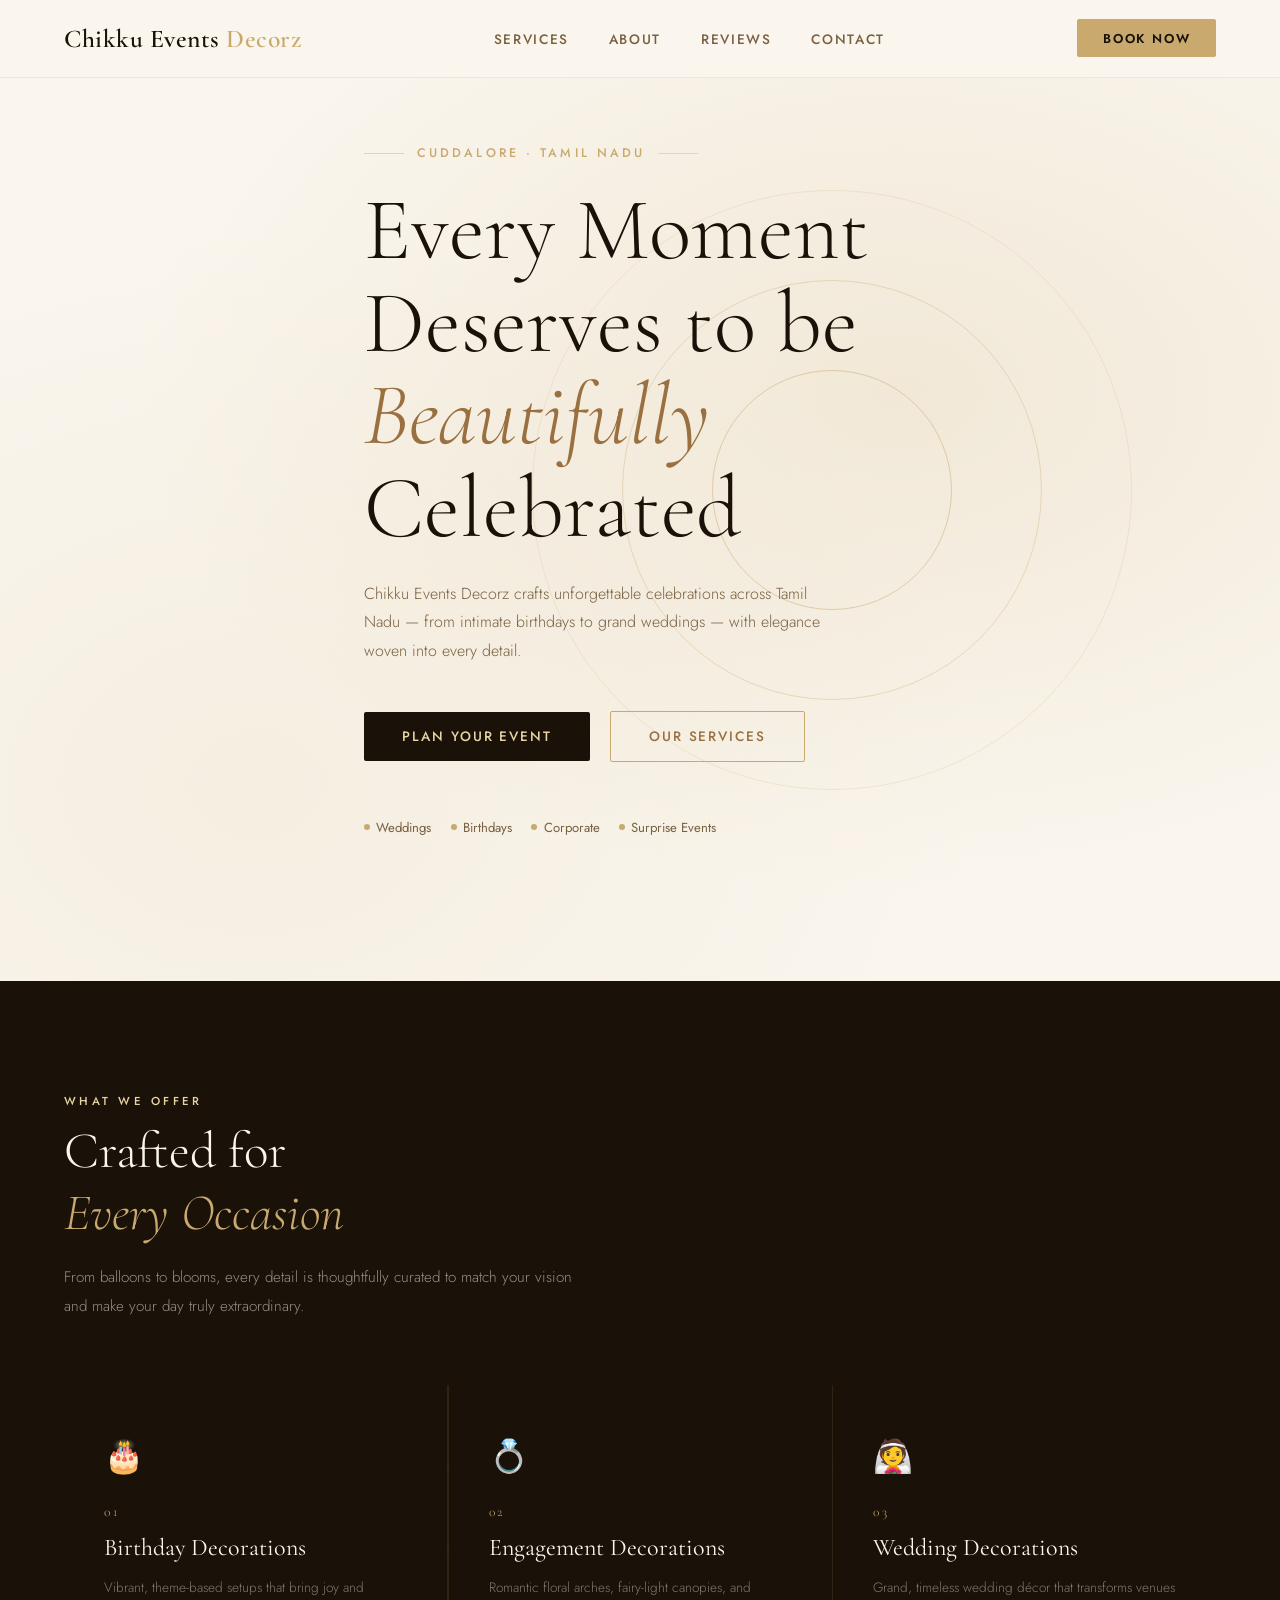
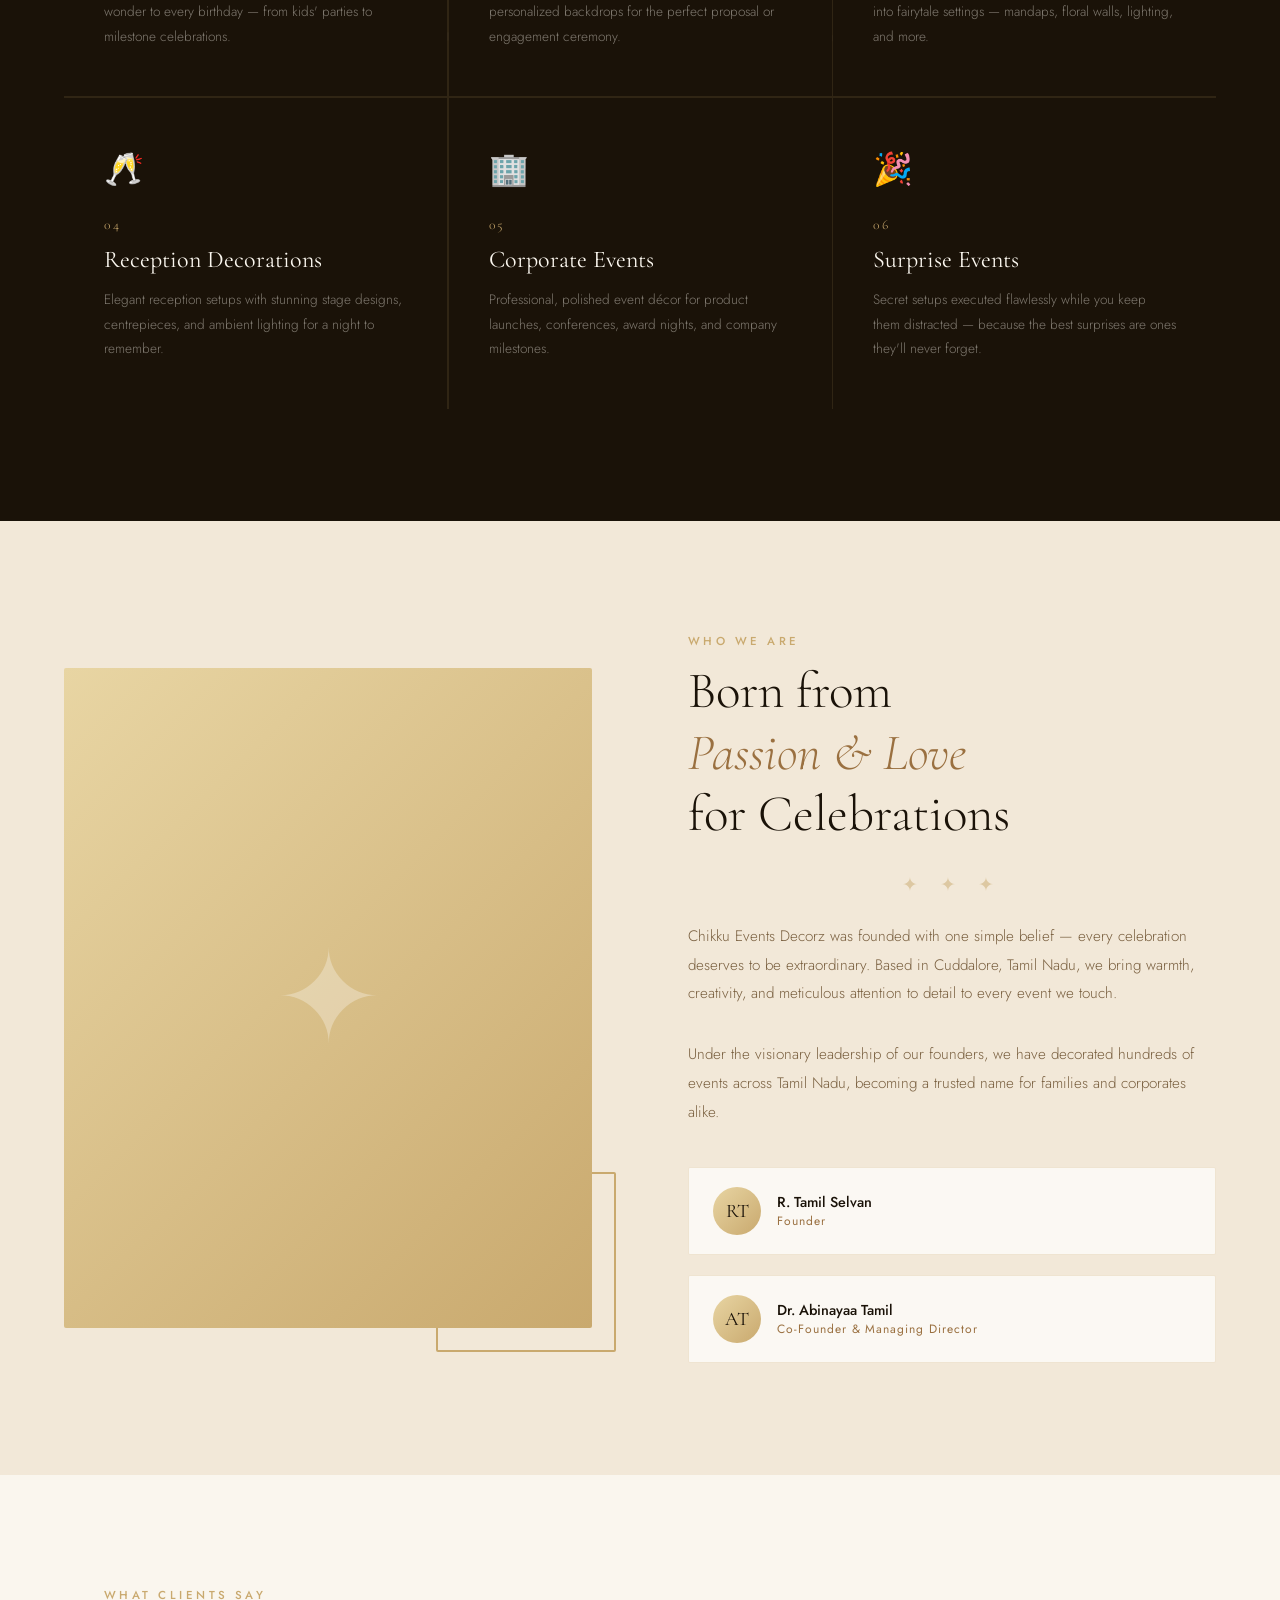
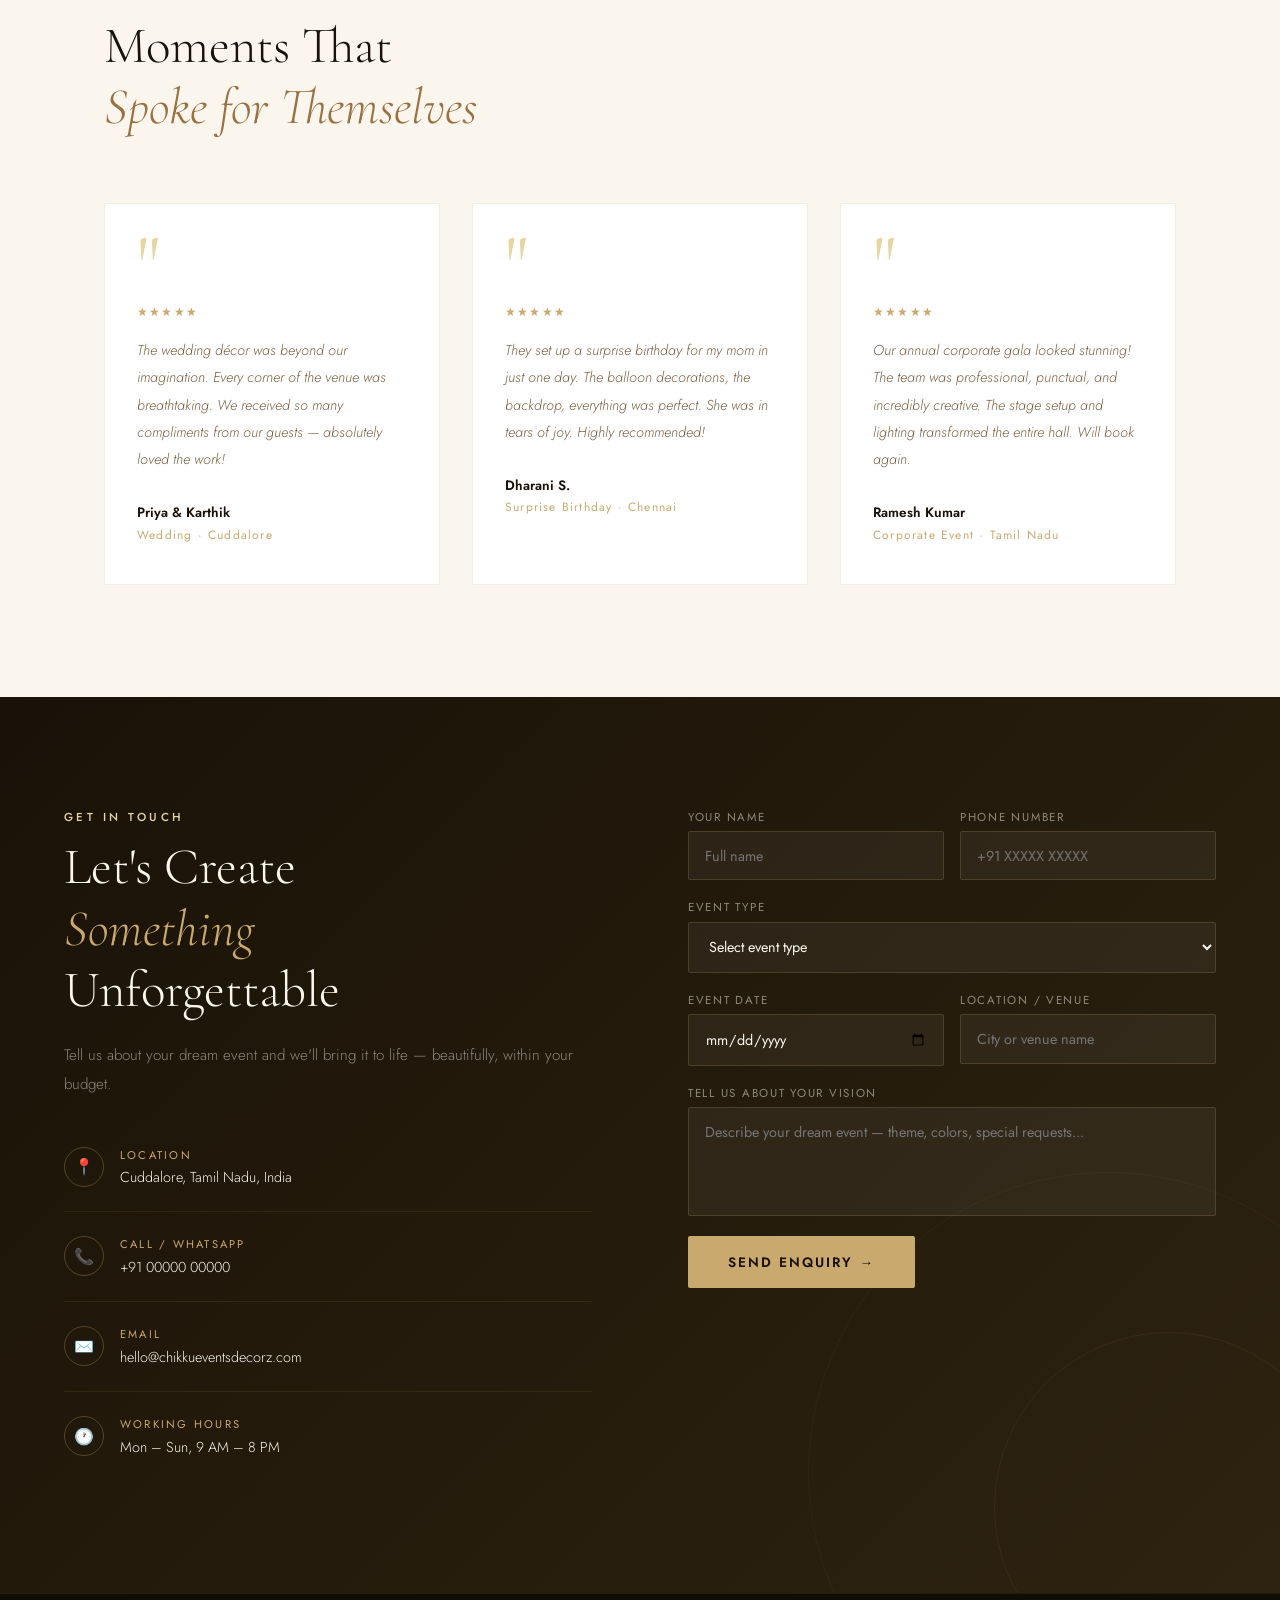
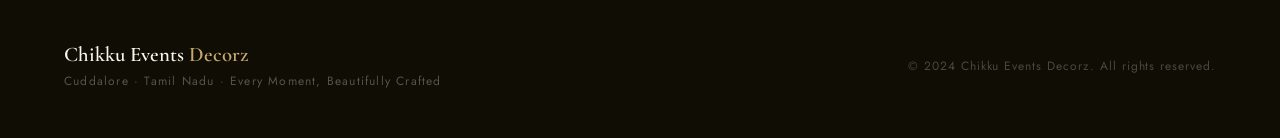
==== index.html @ 93d48f36 "Add files via upload old file have issue" ====
<!DOCTYPE html>
<html lang="en">

<head>
    <meta charset="UTF-8" />
    <meta name="viewport" content="width=device-width, initial-scale=1.0" />
    <title>Chikku Events Decorz – Cuddalore, Tamil Nadu</title>
    <link
        href="https://fonts.googleapis.com/css2?family=Cormorant+Garamond:ital,wght@0,300;0,400;0,600;1,300;1,400&family=Jost:wght@300;400;500;600&display=swap"
        rel="stylesheet" />
    <style>
        *,
        *::before,
        *::after {
            box-sizing: border-box;
            margin: 0;
            padding: 0;
        }

        :root {
            --gold: #C9A96E;
            --gold-light: #E8D5A3;
            --gold-deep: #9A7040;
            --cream: #FAF6EE;
            --dark: #1A1208;
            --charcoal: #2E2310;
            --blush: #F2E8D8;
            --text: #3D2E10;
            --text-muted: #7A6040;
        }

        html {
            scroll-behavior: smooth;
        }

        body {
            font-family: 'Jost', sans-serif;
            background: var(--cream);
            color: var(--text);
            overflow-x: hidden;
        }

        /* ── NAV ── */
        nav {
            position: fixed;
            top: 0;
            left: 0;
            width: 100%;
            z-index: 100;
            padding: 1.2rem 4rem;
            display: flex;
            justify-content: space-between;
            align-items: center;
            background: rgba(250, 246, 238, 0.92);
            backdrop-filter: blur(12px);
            border-bottom: 1px solid rgba(201, 169, 110, 0.2);
            transition: box-shadow 0.3s;
        }

        nav.scrolled {
            box-shadow: 0 4px 30px rgba(0, 0, 0, 0.08);
        }

        .nav-logo {
            font-family: 'Cormorant Garamond', serif;
            font-size: 1.6rem;
            font-weight: 600;
            letter-spacing: 0.02em;
            color: var(--dark);
        }

        .nav-logo span {
            color: var(--gold);
        }

        .nav-links {
            display: flex;
            gap: 2.5rem;
            list-style: none;
        }

        .nav-links a {
            text-decoration: none;
            color: var(--text-muted);
            font-size: 0.85rem;
            letter-spacing: 0.12em;
            text-transform: uppercase;
            font-weight: 500;
            transition: color 0.2s;
        }

        .nav-links a:hover {
            color: var(--gold-deep);
        }

        .nav-cta {
            background: var(--gold);
            color: var(--dark);
            padding: 0.6rem 1.6rem;
            border-radius: 2px;
            font-size: 0.8rem;
            letter-spacing: 0.14em;
            text-transform: uppercase;
            font-weight: 600;
            text-decoration: none;
            transition: background 0.2s, transform 0.2s;
        }

        .nav-cta:hover {
            background: var(--gold-deep);
            color: #fff;
            transform: translateY(-1px);
        }

        /* ── HERO ── */
        #hero {
            min-height: 100vh;
            display: grid;
            place-items: center;
            position: relative;
            background:
                radial-gradient(ellipse at 70% 40%, rgba(201, 169, 110, 0.18) 0%, transparent 60%),
                radial-gradient(ellipse at 20% 80%, rgba(201, 169, 110, 0.10) 0%, transparent 50%),
                var(--cream);
            overflow: hidden;
        }

        /* decorative petals / rings */
        .ring {
            position: absolute;
            border-radius: 50%;
            border: 1px solid rgba(201, 169, 110, 0.2);
            pointer-events: none;
        }

        .ring-1 {
            width: 600px;
            height: 600px;
            top: 50%;
            left: 65%;
            transform: translate(-50%, -50%);
            animation: slowSpin 40s linear infinite;
        }

        .ring-2 {
            width: 420px;
            height: 420px;
            top: 50%;
            left: 65%;
            transform: translate(-50%, -50%);
            border-color: rgba(201, 169, 110, 0.35);
            animation: slowSpin 28s linear infinite reverse;
        }

        .ring-3 {
            width: 240px;
            height: 240px;
            top: 50%;
            left: 65%;
            transform: translate(-50%, -50%);
            border-color: rgba(201, 169, 110, 0.5);
        }

        @keyframes slowSpin {
            to {
                transform: translate(-50%, -50%) rotate(360deg);
            }
        }

        .petal {
            position: absolute;
            width: 10px;
            height: 10px;
            background: var(--gold-light);
            border-radius: 50% 0;
            opacity: 0;
            animation: fall linear infinite;
        }

        @keyframes fall {
            0% {
                opacity: 0;
                transform: translateY(-20px) rotate(0deg);
            }

            10% {
                opacity: 0.6;
            }

            90% {
                opacity: 0.4;
            }

            100% {
                opacity: 0;
                transform: translateY(100vh) rotate(360deg);
            }
        }

        .hero-content {
            position: relative;
            z-index: 2;
            max-width: 680px;
            padding: 2rem 4rem;
            opacity: 0;
            animation: fadeUp 1s 0.3s forwards;
        }

        @keyframes fadeUp {
            from {
                opacity: 0;
                transform: translateY(30px);
            }

            to {
                opacity: 1;
                transform: translateY(0);
            }
        }

        .hero-eyebrow {
            font-size: 0.78rem;
            letter-spacing: 0.25em;
            text-transform: uppercase;
            color: var(--gold);
            font-weight: 500;
            margin-bottom: 1.4rem;
            display: flex;
            align-items: center;
            gap: 0.8rem;
        }

        .hero-eyebrow::before,
        .hero-eyebrow::after {
            content: '';
            display: block;
            width: 40px;
            height: 1px;
            background: var(--gold-light);
        }

        .hero-title {
            font-family: 'Cormorant Garamond', serif;
            font-size: clamp(3rem, 7vw, 5.5rem);
            line-height: 1.05;
            font-weight: 300;
            color: var(--dark);
            margin-bottom: 1.6rem;
        }

        .hero-title em {
            font-style: italic;
            color: var(--gold-deep);
        }

        .hero-sub {
            font-size: 1rem;
            line-height: 1.8;
            color: var(--text-muted);
            font-weight: 300;
            max-width: 480px;
            margin-bottom: 2.8rem;
        }

        .hero-actions {
            display: flex;
            gap: 1.2rem;
            align-items: center;
            flex-wrap: wrap;
        }

        .btn-primary {
            background: var(--dark);
            color: var(--gold-light);
            padding: 0.9rem 2.4rem;
            border-radius: 2px;
            text-decoration: none;
            font-size: 0.85rem;
            letter-spacing: 0.14em;
            text-transform: uppercase;
            font-weight: 500;
            transition: background 0.25s, transform 0.2s;
        }

        .btn-primary:hover {
            background: var(--charcoal);
            transform: translateY(-2px);
        }

        .btn-outline {
            border: 1px solid var(--gold);
            color: var(--gold-deep);
            padding: 0.9rem 2.4rem;
            border-radius: 2px;
            text-decoration: none;
            font-size: 0.85rem;
            letter-spacing: 0.14em;
            text-transform: uppercase;
            font-weight: 500;
            transition: all 0.25s;
        }

        .btn-outline:hover {
            background: var(--gold);
            color: var(--dark);
        }

        .hero-badge {
            margin-top: 3.5rem;
            display: flex;
            align-items: center;
            gap: 1.2rem;
            font-size: 0.82rem;
            color: var(--text-muted);
        }

        .hero-badge-item {
            display: flex;
            align-items: center;
            gap: 0.4rem;
        }

        .hero-badge-dot {
            width: 6px;
            height: 6px;
            border-radius: 50%;
            background: var(--gold);
        }

        /* ── SECTION COMMON ── */
        section {
            padding: 7rem 4rem;
        }

        .section-label {
            font-size: 0.72rem;
            letter-spacing: 0.3em;
            text-transform: uppercase;
            color: var(--gold);
            font-weight: 500;
            margin-bottom: 0.8rem;
        }

        .section-title {
            font-family: 'Cormorant Garamond', serif;
            font-size: clamp(2rem, 4vw, 3.2rem);
            font-weight: 300;
            line-height: 1.2;
            color: var(--dark);
            margin-bottom: 1.2rem;
        }

        .section-title em {
            font-style: italic;
            color: var(--gold-deep);
        }

        .section-desc {
            max-width: 520px;
            font-size: 0.95rem;
            line-height: 1.9;
            color: var(--text-muted);
            font-weight: 300;
        }

        /* ── SERVICES ── */
        #services {
            background: var(--dark);
            position: relative;
            overflow: hidden;
        }

        #services .section-label {
            color: var(--gold-light);
        }

        #services .section-title {
            color: var(--cream);
        }

        #services .section-title em {
            color: var(--gold);
        }

        #services .section-desc {
            color: rgba(250, 246, 238, 0.55);
        }

        .services-bg-text {
            position: absolute;
            top: 50%;
            left: 50%;
            transform: translate(-50%, -50%);
            font-family: 'Cormorant Garamond', serif;
            font-size: 22vw;
            font-weight: 700;
            color: rgba(255, 255, 255, 0.02);
            white-space: nowrap;
            pointer-events: none;
            user-select: none;
        }

        .services-header {
            max-width: 1200px;
            margin: 0 auto 4rem;
        }

        .services-grid {
            display: grid;
            grid-template-columns: repeat(3, 1fr);
            gap: 1.5px;
            max-width: 1200px;
            margin: 0 auto;
            background: rgba(201, 169, 110, 0.12);
        }

        .service-card {
            background: var(--dark);
            padding: 3rem 2.5rem;
            position: relative;
            overflow: hidden;
            transition: background 0.3s;
            cursor: default;
        }

        .service-card::before {
            content: '';
            position: absolute;
            bottom: 0;
            left: 0;
            width: 0;
            height: 2px;
            background: var(--gold);
            transition: width 0.4s;
        }

        .service-card:hover {
            background: #231908;
        }

        .service-card:hover::before {
            width: 100%;
        }

        .service-icon {
            font-size: 2rem;
            margin-bottom: 1.5rem;
            display: block;
        }

        .service-num {
            font-family: 'Cormorant Garamond', serif;
            font-size: 0.85rem;
            color: var(--gold);
            letter-spacing: 0.2em;
            margin-bottom: 0.8rem;
            font-weight: 300;
        }

        .service-name {
            font-family: 'Cormorant Garamond', serif;
            font-size: 1.5rem;
            color: var(--cream);
            font-weight: 400;
            margin-bottom: 0.8rem;
        }

        .service-desc {
            font-size: 0.85rem;
            color: rgba(250, 246, 238, 0.45);
            line-height: 1.8;
            font-weight: 300;
        }

        /* ── ABOUT / FOUNDERS ── */
        #about {
            background: var(--blush);
            display: grid;
            grid-template-columns: 1fr 1fr;
            gap: 6rem;
            align-items: center;
            max-width: 1300px;
            margin: 0 auto;
            padding: 7rem 4rem;
        }

        .about-visual {
            position: relative;
        }

        .about-frame {
            width: 100%;
            aspect-ratio: 4/5;
            background: linear-gradient(135deg, var(--gold-light) 0%, var(--gold) 100%);
            border-radius: 2px;
            display: flex;
            align-items: center;
            justify-content: center;
            position: relative;
            overflow: hidden;
        }

        .about-frame::after {
            content: '✦';
            font-size: 8rem;
            color: rgba(255, 255, 255, 0.3);
        }

        .about-accent {
            position: absolute;
            bottom: -1.5rem;
            right: -1.5rem;
            width: 180px;
            height: 180px;
            border: 2px solid var(--gold);
            border-radius: 2px;
            z-index: -1;
        }

        .founder-cards {
            display: flex;
            flex-direction: column;
            gap: 1.2rem;
            margin-top: 2rem;
        }

        .founder-card {
            background: rgba(255, 255, 255, 0.7);
            border: 1px solid rgba(201, 169, 110, 0.25);
            padding: 1.2rem 1.5rem;
            border-radius: 2px;
            display: flex;
            align-items: center;
            gap: 1rem;
        }

        .founder-avatar {
            width: 48px;
            height: 48px;
            border-radius: 50%;
            background: linear-gradient(135deg, var(--gold-light), var(--gold));
            display: flex;
            align-items: center;
            justify-content: center;
            font-family: 'Cormorant Garamond', serif;
            font-size: 1.2rem;
            color: var(--dark);
            flex-shrink: 0;
        }

        .founder-name {
            font-weight: 500;
            font-size: 0.9rem;
            color: var(--dark);
        }

        .founder-title {
            font-size: 0.75rem;
            color: var(--gold-deep);
            letter-spacing: 0.08em;
        }

        /* ── TESTIMONIALS ── */
        #testimonials {
            max-width: 1200px;
            margin: 0 auto;
        }

        .testimonials-header {
            margin-bottom: 4rem;
        }

        .testimonials-grid {
            display: grid;
            grid-template-columns: repeat(3, 1fr);
            gap: 2rem;
        }

        .testimonial-card {
            background: #fff;
            border: 1px solid rgba(201, 169, 110, 0.2);
            padding: 2.5rem 2rem;
            border-radius: 2px;
            position: relative;
            transition: box-shadow 0.3s, transform 0.3s;
        }

        .testimonial-card:hover {
            box-shadow: 0 20px 50px rgba(0, 0, 0, 0.07);
            transform: translateY(-4px);
        }

        .quote-mark {
            font-family: 'Cormorant Garamond', serif;
            font-size: 5rem;
            color: var(--gold-light);
            line-height: 0.5;
            margin-bottom: 1.2rem;
            display: block;
        }

        .testimonial-text {
            font-size: 0.9rem;
            line-height: 1.9;
            color: var(--text-muted);
            font-style: italic;
            font-weight: 300;
            margin-bottom: 1.8rem;
        }

        .testimonial-author {
            font-weight: 600;
            font-size: 0.85rem;
            color: var(--dark);
        }

        .testimonial-event {
            font-size: 0.75rem;
            color: var(--gold);
            letter-spacing: 0.1em;
            margin-top: 0.2rem;
        }

        .stars {
            color: var(--gold);
            font-size: 0.75rem;
            margin-bottom: 1rem;
            letter-spacing: 0.1em;
        }

        /* ── CONTACT / CTA ── */
        #contact {
            background: linear-gradient(135deg, var(--dark) 0%, var(--charcoal) 100%);
            position: relative;
            overflow: hidden;
        }

        .contact-inner {
            max-width: 1200px;
            margin: 0 auto;
            display: grid;
            grid-template-columns: 1fr 1fr;
            gap: 6rem;
            align-items: start;
        }

        #contact .section-label {
            color: var(--gold-light);
        }

        #contact .section-title {
            color: var(--cream);
        }

        #contact .section-title em {
            color: var(--gold);
        }

        #contact .section-desc {
            color: rgba(250, 246, 238, 0.5);
        }

        .contact-grid {
            display: flex;
            flex-direction: column;
            gap: 1.5rem;
            margin-top: 1.5rem;
        }

        .contact-item {
            display: flex;
            align-items: flex-start;
            gap: 1rem;
            padding-bottom: 1.5rem;
            border-bottom: 1px solid rgba(201, 169, 110, 0.1);
        }

        .contact-item:last-child {
            border-bottom: none;
        }

        .contact-icon {
            width: 40px;
            height: 40px;
            border-radius: 50%;
            border: 1px solid rgba(201, 169, 110, 0.3);
            display: flex;
            align-items: center;
            justify-content: center;
            font-size: 1rem;
            flex-shrink: 0;
        }

        .contact-label {
            font-size: 0.7rem;
            letter-spacing: 0.2em;
            text-transform: uppercase;
            color: var(--gold);
            margin-bottom: 0.3rem;
        }

        .contact-value {
            font-size: 0.9rem;
            color: var(--cream);
            font-weight: 300;
        }

        .contact-form {
            display: flex;
            flex-direction: column;
            gap: 1.2rem;
        }

        .form-row {
            display: grid;
            grid-template-columns: 1fr 1fr;
            gap: 1rem;
        }

        .form-field {
            display: flex;
            flex-direction: column;
            gap: 0.4rem;
        }

        .form-field label {
            font-size: 0.72rem;
            letter-spacing: 0.15em;
            text-transform: uppercase;
            color: rgba(250, 246, 238, 0.5);
        }

        .form-field input,
        .form-field select,
        .form-field textarea {
            background: rgba(255, 255, 255, 0.05);
            border: 1px solid rgba(201, 169, 110, 0.2);
            color: var(--cream);
            padding: 0.85rem 1rem;
            border-radius: 2px;
            font-family: 'Jost', sans-serif;
            font-size: 0.9rem;
            transition: border-color 0.2s, background 0.2s;
            outline: none;
            resize: none;
        }

        .form-field input:focus,
        .form-field select:focus,
        .form-field textarea:focus {
            border-color: var(--gold);
            background: rgba(255, 255, 255, 0.08);
        }

        .form-field select option {
            background: var(--dark);
        }

        .btn-submit {
            background: var(--gold);
            color: var(--dark);
            padding: 1rem 2.5rem;
            border: none;
            border-radius: 2px;
            font-family: 'Jost', sans-serif;
            font-size: 0.85rem;
            letter-spacing: 0.15em;
            text-transform: uppercase;
            font-weight: 600;
            cursor: pointer;
            transition: background 0.25s, transform 0.2s;
            align-self: flex-start;
        }

        .btn-submit:hover {
            background: var(--gold-light);
            transform: translateY(-2px);
        }

        .contact-bg-decor {
            position: absolute;
            right: -10%;
            bottom: -20%;
            width: 600px;
            height: 600px;
            border-radius: 50%;
            border: 1px solid rgba(201, 169, 110, 0.05);
        }

        .contact-bg-decor-2 {
            position: absolute;
            right: -5%;
            bottom: -10%;
            width: 350px;
            height: 350px;
            border-radius: 50%;
            border: 1px solid rgba(201, 169, 110, 0.08);
        }

        /* ── FOOTER ── */
        footer {
            background: #100D04;
            padding: 3rem 4rem;
            display: flex;
            justify-content: space-between;
            align-items: center;
            flex-wrap: wrap;
            gap: 1rem;
            border-top: 1px solid rgba(201, 169, 110, 0.1);
        }

        .footer-logo {
            font-family: 'Cormorant Garamond', serif;
            font-size: 1.3rem;
            color: var(--cream);
            font-weight: 600;
        }

        .footer-logo span {
            color: var(--gold);
        }

        .footer-tagline {
            font-size: 0.75rem;
            color: rgba(250, 246, 238, 0.3);
            margin-top: 0.3rem;
            letter-spacing: 0.1em;
        }

        .footer-copy {
            font-size: 0.75rem;
            color: rgba(250, 246, 238, 0.25);
            letter-spacing: 0.08em;
        }

        /* ── DIVIDER ORNAMENT ── */
        .ornament {
            text-align: center;
            color: var(--gold);
            font-size: 1.2rem;
            letter-spacing: 0.5rem;
            margin: 1.5rem 0;
            opacity: 0.5;
        }

        /* ── SCROLL ANIMATIONS ── */
        .reveal {
            opacity: 0;
            transform: translateY(24px);
            transition: opacity 0.7s ease, transform 0.7s ease;
        }

        .reveal.visible {
            opacity: 1;
            transform: translateY(0);
        }

        @media (max-width: 900px) {
            nav {
                padding: 1rem 1.5rem;
            }

            .nav-links {
                display: none;
            }

            section {
                padding: 5rem 1.5rem;
            }

            #about {
                grid-template-columns: 1fr;
                gap: 3rem;
            }

            .services-grid {
                grid-template-columns: 1fr;
            }

            .testimonials-grid {
                grid-template-columns: 1fr;
            }

            .contact-inner {
                grid-template-columns: 1fr;
                gap: 3rem;
            }

            .form-row {
                grid-template-columns: 1fr;
            }

            footer {
                flex-direction: column;
                text-align: center;
            }
        }
    </style>
</head>

<body>

    <!-- NAV -->
    <nav id="nav">
        <div class="nav-logo">Chikku Events <span>Decorz</span></div>
        <ul class="nav-links">
            <li><a href="#services">Services</a></li>
            <li><a href="#about">About</a></li>
            <li><a href="#testimonials">Reviews</a></li>
            <li><a href="#contact">Contact</a></li>
        </ul>
        <a href="#contact" class="nav-cta">Book Now</a>
    </nav>

    <!-- HERO -->
    <section id="hero">
        <!-- Petals -->
        <div class="petal" style="left:10%;animation-duration:8s;animation-delay:0s;width:8px;height:8px"></div>
        <div class="petal" style="left:20%;animation-duration:11s;animation-delay:2s;width:12px;height:12px"></div>
        <div class="petal" style="left:30%;animation-duration:9s;animation-delay:1s;width:6px;height:6px"></div>
        <div class="petal" style="left:75%;animation-duration:13s;animation-delay:3s;width:10px;height:10px"></div>
        <div class="petal" style="left:85%;animation-duration:7s;animation-delay:0.5s;width:7px;height:7px"></div>
        <div class="petal" style="left:55%;animation-duration:10s;animation-delay:4s;width:9px;height:9px"></div>

        <!-- Decorative rings (right side) -->
        <div class="ring ring-1"></div>
        <div class="ring ring-2"></div>
        <div class="ring ring-3"></div>

        <div class="hero-content">
            <div class="hero-eyebrow">Cuddalore · Tamil Nadu</div>
            <h1 class="hero-title">
                Every Moment<br>
                Deserves to be<br>
                <em>Beautifully</em> Celebrated
            </h1>
            <p class="hero-sub">
                Chikku Events Decorz crafts unforgettable celebrations across Tamil Nadu — from intimate birthdays to
                grand weddings — with elegance woven into every detail.
            </p>
            <div class="hero-actions">
                <a href="#contact" class="btn-primary">Plan Your Event</a>
                <a href="#services" class="btn-outline">Our Services</a>
            </div>
            <div class="hero-badge">
                <div class="hero-badge-item">
                    <div class="hero-badge-dot"></div> Weddings
                </div>
                <div class="hero-badge-item">
                    <div class="hero-badge-dot"></div> Birthdays
                </div>
                <div class="hero-badge-item">
                    <div class="hero-badge-dot"></div> Corporate
                </div>
                <div class="hero-badge-item">
                    <div class="hero-badge-dot"></div> Surprise Events
                </div>
            </div>
        </div>
    </section>

    <!-- SERVICES -->
    <section id="services">
        <div class="services-bg-text">DECOR</div>
        <div class="services-header reveal">
            <div class="section-label">What We Offer</div>
            <h2 class="section-title">Crafted for<br><em>Every Occasion</em></h2>
            <p class="section-desc">From balloons to blooms, every detail is thoughtfully curated to match your vision
                and make your day truly extraordinary.</p>
        </div>
        <div class="services-grid">
            <div class="service-card reveal">
                <span class="service-icon">🎂</span>
                <div class="service-num">01</div>
                <div class="service-name">Birthday Decorations</div>
                <p class="service-desc">Vibrant, theme-based setups that bring joy and wonder to every birthday — from
                    kids' parties to milestone celebrations.</p>
            </div>
            <div class="service-card reveal" style="transition-delay:0.1s">
                <span class="service-icon">💍</span>
                <div class="service-num">02</div>
                <div class="service-name">Engagement Decorations</div>
                <p class="service-desc">Romantic floral arches, fairy-light canopies, and personalized backdrops for the
                    perfect proposal or engagement ceremony.</p>
            </div>
            <div class="service-card reveal" style="transition-delay:0.2s">
                <span class="service-icon">👰</span>
                <div class="service-num">03</div>
                <div class="service-name">Wedding Decorations</div>
                <p class="service-desc">Grand, timeless wedding décor that transforms venues into fairytale settings —
                    mandaps, floral walls, lighting, and more.</p>
            </div>
            <div class="service-card reveal" style="transition-delay:0.1s">
                <span class="service-icon">🥂</span>
                <div class="service-num">04</div>
                <div class="service-name">Reception Decorations</div>
                <p class="service-desc">Elegant reception setups with stunning stage designs, centrepieces, and ambient
                    lighting for a night to remember.</p>
            </div>
            <div class="service-card reveal" style="transition-delay:0.2s">
                <span class="service-icon">🏢</span>
                <div class="service-num">05</div>
                <div class="service-name">Corporate Events</div>
                <p class="service-desc">Professional, polished event décor for product launches, conferences, award
                    nights, and company milestones.</p>
            </div>
            <div class="service-card reveal" style="transition-delay:0.3s">
                <span class="service-icon">🎉</span>
                <div class="service-num">06</div>
                <div class="service-name">Surprise Events</div>
                <p class="service-desc">Secret setups executed flawlessly while you keep them distracted — because the
                    best surprises are ones they'll never forget.</p>
            </div>
        </div>
    </section>

    <!-- ABOUT -->
    <section id="about"
        style="background: var(--blush); max-width: none; margin: 0; display: block; padding: 7rem 4rem;">
        <div
            style="max-width:1200px; margin: 0 auto; display: grid; grid-template-columns: 1fr 1fr; gap: 6rem; align-items: center;">
            <div class="about-visual reveal">
                <div class="about-frame"></div>
                <div class="about-accent"></div>
            </div>
            <div class="reveal" style="transition-delay:0.15s">
                <div class="section-label">Who We Are</div>
                <h2 class="section-title">Born from<br><em>Passion & Love</em><br>for Celebrations</h2>
                <div class="ornament">✦ ✦ ✦</div>
                <p class="section-desc" style="margin-bottom:2rem">
                    Chikku Events Decorz was founded with one simple belief — every celebration deserves to be
                    extraordinary. Based in Cuddalore, Tamil Nadu, we bring warmth, creativity, and meticulous attention
                    to detail to every event we touch.
                </p>
                <p class="section-desc" style="margin-bottom:2.5rem">
                    Under the visionary leadership of our founders, we have decorated hundreds of events across Tamil
                    Nadu, becoming a trusted name for families and corporates alike.
                </p>
                <div class="founder-cards">
                    <div class="founder-card">
                        <div class="founder-avatar">RT</div>
                        <div>
                            <div class="founder-name">R. Tamil Selvan</div>
                            <div class="founder-title">Founder</div>
                        </div>
                    </div>
                    <div class="founder-card">
                        <div class="founder-avatar">AT</div>
                        <div>
                            <div class="founder-name">Dr. Abinayaa Tamil</div>
                            <div class="founder-title">Co-Founder & Managing Director</div>
                        </div>
                    </div>
                </div>
            </div>
        </div>
    </section>

    <!-- TESTIMONIALS -->
    <section id="testimonials">
        <div class="testimonials-header reveal">
            <div class="section-label">What Clients Say</div>
            <h2 class="section-title">Moments That<br><em>Spoke for Themselves</em></h2>
        </div>
        <div class="testimonials-grid">
            <div class="testimonial-card reveal">
                <span class="quote-mark">"</span>
                <div class="stars">★★★★★</div>
                <p class="testimonial-text">The wedding décor was beyond our imagination. Every corner of the venue was
                    breathtaking. We received so many compliments from our guests — absolutely loved the work!</p>
                <div class="testimonial-author">Priya & Karthik</div>
                <div class="testimonial-event">Wedding · Cuddalore</div>
            </div>
            <div class="testimonial-card reveal" style="transition-delay:0.1s">
                <span class="quote-mark">"</span>
                <div class="stars">★★★★★</div>
                <p class="testimonial-text">They set up a surprise birthday for my mom in just one day. The balloon
                    decorations, the backdrop, everything was perfect. She was in tears of joy. Highly recommended!</p>
                <div class="testimonial-author">Dharani S.</div>
                <div class="testimonial-event">Surprise Birthday · Chennai</div>
            </div>
            <div class="testimonial-card reveal" style="transition-delay:0.2s">
                <span class="quote-mark">"</span>
                <div class="stars">★★★★★</div>
                <p class="testimonial-text">Our annual corporate gala looked stunning! The team was professional,
                    punctual, and incredibly creative. The stage setup and lighting transformed the entire hall. Will
                    book again.</p>
                <div class="testimonial-author">Ramesh Kumar</div>
                <div class="testimonial-event">Corporate Event · Tamil Nadu</div>
            </div>
        </div>
    </section>

    <!-- CONTACT -->
    <section id="contact">
        <div class="contact-bg-decor"></div>
        <div class="contact-bg-decor-2"></div>
        <div class="contact-inner">
            <div class="reveal">
                <div class="section-label">Get in Touch</div>
                <h2 class="section-title">Let's Create<br><em>Something</em><br>Unforgettable</h2>
                <p class="section-desc" style="margin-bottom: 3rem">Tell us about your dream event and we'll bring it to
                    life — beautifully, within your budget.</p>
                <div class="contact-grid">
                    <div class="contact-item">
                        <div class="contact-icon">📍</div>
                        <div>
                            <div class="contact-label">Location</div>
                            <div class="contact-value">Cuddalore, Tamil Nadu, India</div>
                        </div>
                    </div>
                    <div class="contact-item">
                        <div class="contact-icon">📞</div>
                        <div>
                            <div class="contact-label">Call / WhatsApp</div>
                            <div class="contact-value">+91 00000 00000</div>
                        </div>
                    </div>
                    <div class="contact-item">
                        <div class="contact-icon">✉️</div>
                        <div>
                            <div class="contact-label">Email</div>
                            <div class="contact-value">hello@chikkueventsdecorz.com</div>
                        </div>
                    </div>
                    <div class="contact-item">
                        <div class="contact-icon">🕐</div>
                        <div>
                            <div class="contact-label">Working Hours</div>
                            <div class="contact-value">Mon – Sun, 9 AM – 8 PM</div>
                        </div>
                    </div>
                </div>
            </div>
            <div class="reveal" style="transition-delay:0.15s">
                <div class="contact-form">
                    <div class="form-row">
                        <div class="form-field">
                            <label>Your Name</label>
                            <input type="text" placeholder="Full name" />
                        </div>
                        <div class="form-field">
                            <label>Phone Number</label>
                            <input type="tel" placeholder="+91 XXXXX XXXXX" />
                        </div>
                    </div>
                    <div class="form-field">
                        <label>Event Type</label>
                        <select>
                            <option value="">Select event type</option>
                            <option>Birthday Decoration</option>
                            <option>Engagement Decoration</option>
                            <option>Wedding Decoration</option>
                            <option>Reception Decoration</option>
                            <option>Corporate Event</option>
                            <option>Surprise Event</option>
                        </select>
                    </div>
                    <div class="form-row">
                        <div class="form-field">
                            <label>Event Date</label>
                            <input type="date" />
                        </div>
                        <div class="form-field">
                            <label>Location / Venue</label>
                            <input type="text" placeholder="City or venue name" />
                        </div>
                    </div>
                    <div class="form-field">
                        <label>Tell us about your vision</label>
                        <textarea rows="4"
                            placeholder="Describe your dream event — theme, colors, special requests..."></textarea>
                    </div>
                    <button class="btn-submit">Send Enquiry →</button>
                </div>
            </div>
        </div>
    </section>

    <!-- FOOTER -->
    <footer>
        <div>
            <div class="footer-logo">Chikku Events <span>Decorz</span></div>
            <div class="footer-tagline">Cuddalore · Tamil Nadu · Every Moment, Beautifully Crafted</div>
        </div>
        <div class="footer-copy">© 2024 Chikku Events Decorz. All rights reserved.</div>
    </footer>

    <script>
        // Nav scroll effect
        window.addEventListener('scroll', () => {
            document.getElementById('nav').classList.toggle('scrolled', window.scrollY > 30);
        });

        // Scroll reveal
        const reveals = document.querySelectorAll('.reveal');
        const observer = new IntersectionObserver((entries) => {
            entries.forEach(e => { if (e.isIntersecting) { e.target.classList.add('visible'); } });
        }, { threshold: 0.12 });
        reveals.forEach(el => observer.observe(el));

        // Form submit (demo)
        document.querySelector('.btn-submit').addEventListener('click', () => {
            const btn = document.querySelector('.btn-submit');
            btn.textContent = 'Message Sent! ✓';
            btn.style.background = '#4CAF50';
            btn.style.color = '#fff';
            setTimeout(() => {
                btn.textContent = 'Send Enquiry →';
                btn.style.background = '';
                btn.style.color = '';
            }, 3000);
        });
    </script>
</body>

</html>
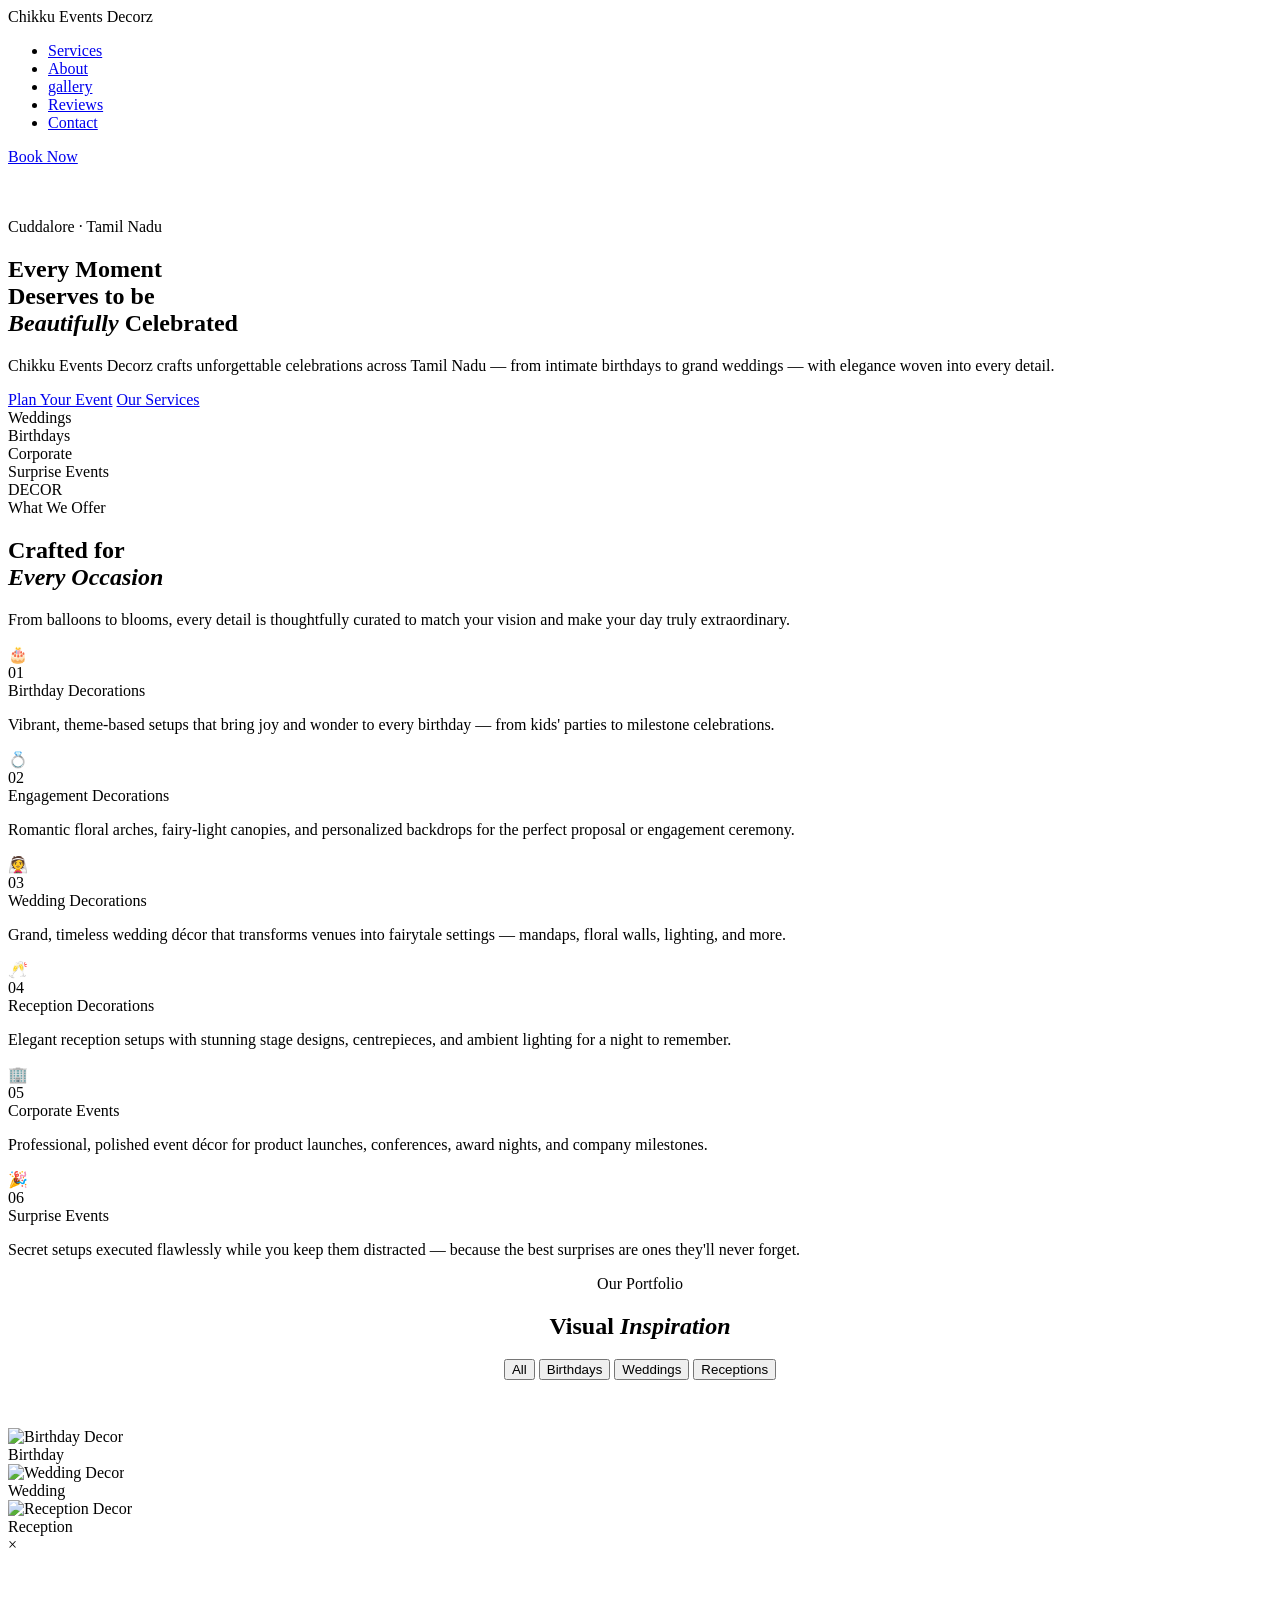
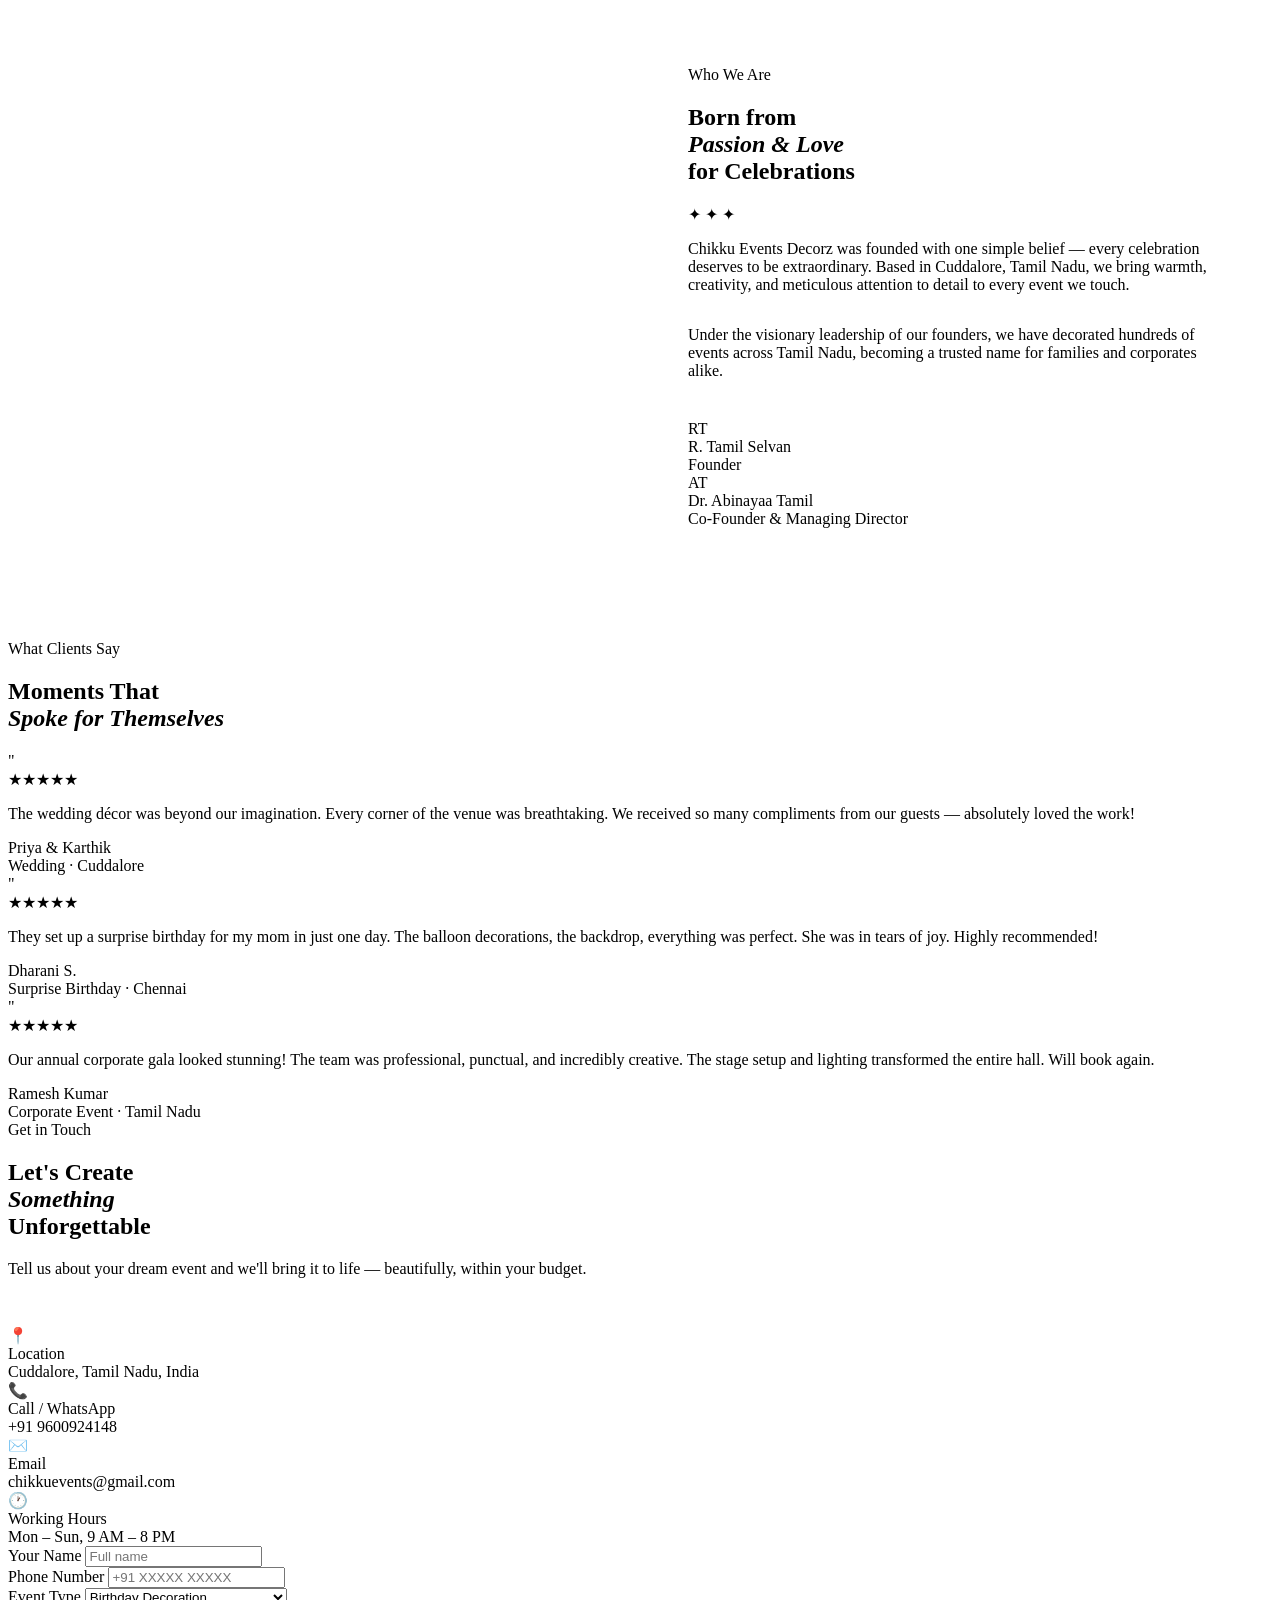
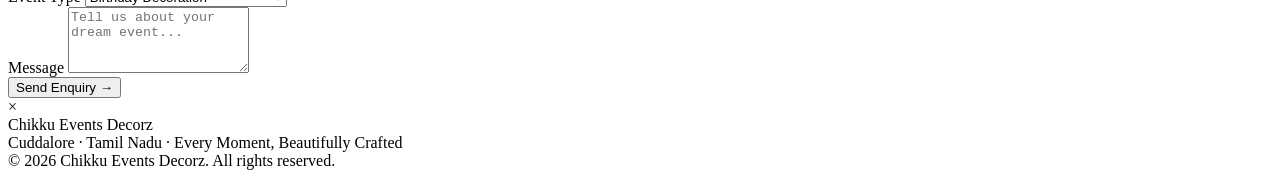
==== commit 9cbbe1f4: "Update print statement from 'Hello' to 'Goodbye'" ====
--- a/index.html
+++ b/index.html
@@ -8,894 +8,7 @@
     <link
         href="https://fonts.googleapis.com/css2?family=Cormorant+Garamond:ital,wght@0,300;0,400;0,600;1,300;1,400&family=Jost:wght@300;400;500;600&display=swap"
         rel="stylesheet" />
-    <style>
-        *,
-        *::before,
-        *::after {
-            box-sizing: border-box;
-            margin: 0;
-            padding: 0;
-        }
-
-        :root {
-            --gold: #C9A96E;
-            --gold-light: #E8D5A3;
-            --gold-deep: #9A7040;
-            --cream: #FAF6EE;
-            --dark: #1A1208;
-            --charcoal: #2E2310;
-            --blush: #F2E8D8;
-            --text: #3D2E10;
-            --text-muted: #7A6040;
-        }
-
-        html {
-            scroll-behavior: smooth;
-        }
-
-        body {
-            font-family: 'Jost', sans-serif;
-            background: var(--cream);
-            color: var(--text);
-            overflow-x: hidden;
-        }
-
-        /* ── NAV ── */
-        nav {
-            position: fixed;
-            top: 0;
-            left: 0;
-            width: 100%;
-            z-index: 100;
-            padding: 1.2rem 4rem;
-            display: flex;
-            justify-content: space-between;
-            align-items: center;
-            background: rgba(250, 246, 238, 0.92);
-            backdrop-filter: blur(12px);
-            border-bottom: 1px solid rgba(201, 169, 110, 0.2);
-            transition: box-shadow 0.3s;
-        }
-
-        nav.scrolled {
-            box-shadow: 0 4px 30px rgba(0, 0, 0, 0.08);
-        }
-
-        .nav-logo {
-            font-family: 'Cormorant Garamond', serif;
-            font-size: 1.6rem;
-            font-weight: 600;
-            letter-spacing: 0.02em;
-            color: var(--dark);
-        }
-
-        .nav-logo span {
-            color: var(--gold);
-        }
-
-        .nav-links {
-            display: flex;
-            gap: 2.5rem;
-            list-style: none;
-        }
-
-        .nav-links a {
-            text-decoration: none;
-            color: var(--text-muted);
-            font-size: 0.85rem;
-            letter-spacing: 0.12em;
-            text-transform: uppercase;
-            font-weight: 500;
-            transition: color 0.2s;
-        }
-
-        .nav-links a:hover {
-            color: var(--gold-deep);
-        }
-
-        .nav-cta {
-            background: var(--gold);
-            color: var(--dark);
-            padding: 0.6rem 1.6rem;
-            border-radius: 2px;
-            font-size: 0.8rem;
-            letter-spacing: 0.14em;
-            text-transform: uppercase;
-            font-weight: 600;
-            text-decoration: none;
-            transition: background 0.2s, transform 0.2s;
-        }
-
-        .nav-cta:hover {
-            background: var(--gold-deep);
-            color: #fff;
-            transform: translateY(-1px);
-        }
-
-        /* ── HERO ── */
-        #hero {
-            min-height: 100vh;
-            display: grid;
-            place-items: center;
-            position: relative;
-            background:
-                radial-gradient(ellipse at 70% 40%, rgba(201, 169, 110, 0.18) 0%, transparent 60%),
-                radial-gradient(ellipse at 20% 80%, rgba(201, 169, 110, 0.10) 0%, transparent 50%),
-                var(--cream);
-            overflow: hidden;
-        }
-
-        /* decorative petals / rings */
-        .ring {
-            position: absolute;
-            border-radius: 50%;
-            border: 1px solid rgba(201, 169, 110, 0.2);
-            pointer-events: none;
-        }
-
-        .ring-1 {
-            width: 600px;
-            height: 600px;
-            top: 50%;
-            left: 65%;
-            transform: translate(-50%, -50%);
-            animation: slowSpin 40s linear infinite;
-        }
-
-        .ring-2 {
-            width: 420px;
-            height: 420px;
-            top: 50%;
-            left: 65%;
-            transform: translate(-50%, -50%);
-            border-color: rgba(201, 169, 110, 0.35);
-            animation: slowSpin 28s linear infinite reverse;
-        }
-
-        .ring-3 {
-            width: 240px;
-            height: 240px;
-            top: 50%;
-            left: 65%;
-            transform: translate(-50%, -50%);
-            border-color: rgba(201, 169, 110, 0.5);
-        }
-
-        @keyframes slowSpin {
-            to {
-                transform: translate(-50%, -50%) rotate(360deg);
-            }
-        }
-
-        .petal {
-            position: absolute;
-            width: 10px;
-            height: 10px;
-            background: var(--gold-light);
-            border-radius: 50% 0;
-            opacity: 0;
-            animation: fall linear infinite;
-        }
-
-        @keyframes fall {
-            0% {
-                opacity: 0;
-                transform: translateY(-20px) rotate(0deg);
-            }
-
-            10% {
-                opacity: 0.6;
-            }
-
-            90% {
-                opacity: 0.4;
-            }
-
-            100% {
-                opacity: 0;
-                transform: translateY(100vh) rotate(360deg);
-            }
-        }
-
-        .hero-content {
-            position: relative;
-            z-index: 2;
-            max-width: 680px;
-            padding: 2rem 4rem;
-            opacity: 0;
-            animation: fadeUp 1s 0.3s forwards;
-        }
-
-        @keyframes fadeUp {
-            from {
-                opacity: 0;
-                transform: translateY(30px);
-            }
-
-            to {
-                opacity: 1;
-                transform: translateY(0);
-            }
-        }
-
-        .hero-eyebrow {
-            font-size: 0.78rem;
-            letter-spacing: 0.25em;
-            text-transform: uppercase;
-            color: var(--gold);
-            font-weight: 500;
-            margin-bottom: 1.4rem;
-            display: flex;
-            align-items: center;
-            gap: 0.8rem;
-        }
-
-        .hero-eyebrow::before,
-        .hero-eyebrow::after {
-            content: '';
-            display: block;
-            width: 40px;
-            height: 1px;
-            background: var(--gold-light);
-        }
-
-        .hero-title {
-            font-family: 'Cormorant Garamond', serif;
-            font-size: clamp(3rem, 7vw, 5.5rem);
-            line-height: 1.05;
-            font-weight: 300;
-            color: var(--dark);
-            margin-bottom: 1.6rem;
-        }
-
-        .hero-title em {
-            font-style: italic;
-            color: var(--gold-deep);
-        }
-
-        .hero-sub {
-            font-size: 1rem;
-            line-height: 1.8;
-            color: var(--text-muted);
-            font-weight: 300;
-            max-width: 480px;
-            margin-bottom: 2.8rem;
-        }
-
-        .hero-actions {
-            display: flex;
-            gap: 1.2rem;
-            align-items: center;
-            flex-wrap: wrap;
-        }
-
-        .btn-primary {
-            background: var(--dark);
-            color: var(--gold-light);
-            padding: 0.9rem 2.4rem;
-            border-radius: 2px;
-            text-decoration: none;
-            font-size: 0.85rem;
-            letter-spacing: 0.14em;
-            text-transform: uppercase;
-            font-weight: 500;
-            transition: background 0.25s, transform 0.2s;
-        }
-
-        .btn-primary:hover {
-            background: var(--charcoal);
-            transform: translateY(-2px);
-        }
-
-        .btn-outline {
-            border: 1px solid var(--gold);
-            color: var(--gold-deep);
-            padding: 0.9rem 2.4rem;
-            border-radius: 2px;
-            text-decoration: none;
-            font-size: 0.85rem;
-            letter-spacing: 0.14em;
-            text-transform: uppercase;
-            font-weight: 500;
-            transition: all 0.25s;
-        }
-
-        .btn-outline:hover {
-            background: var(--gold);
-            color: var(--dark);
-        }
-
-        .hero-badge {
-            margin-top: 3.5rem;
-            display: flex;
-            align-items: center;
-            gap: 1.2rem;
-            font-size: 0.82rem;
-            color: var(--text-muted);
-        }
-
-        .hero-badge-item {
-            display: flex;
-            align-items: center;
-            gap: 0.4rem;
-        }
-
-        .hero-badge-dot {
-            width: 6px;
-            height: 6px;
-            border-radius: 50%;
-            background: var(--gold);
-        }
-
-        /* ── SECTION COMMON ── */
-        section {
-            padding: 7rem 4rem;
-        }
-
-        .section-label {
-            font-size: 0.72rem;
-            letter-spacing: 0.3em;
-            text-transform: uppercase;
-            color: var(--gold);
-            font-weight: 500;
-            margin-bottom: 0.8rem;
-        }
-
-        .section-title {
-            font-family: 'Cormorant Garamond', serif;
-            font-size: clamp(2rem, 4vw, 3.2rem);
-            font-weight: 300;
-            line-height: 1.2;
-            color: var(--dark);
-            margin-bottom: 1.2rem;
-        }
-
-        .section-title em {
-            font-style: italic;
-            color: var(--gold-deep);
-        }
-
-        .section-desc {
-            max-width: 520px;
-            font-size: 0.95rem;
-            line-height: 1.9;
-            color: var(--text-muted);
-            font-weight: 300;
-        }
-
-        /* ── SERVICES ── */
-        #services {
-            background: var(--dark);
-            position: relative;
-            overflow: hidden;
-        }
-
-        #services .section-label {
-            color: var(--gold-light);
-        }
-
-        #services .section-title {
-            color: var(--cream);
-        }
-
-        #services .section-title em {
-            color: var(--gold);
-        }
-
-        #services .section-desc {
-            color: rgba(250, 246, 238, 0.55);
-        }
-
-        .services-bg-text {
-            position: absolute;
-            top: 50%;
-            left: 50%;
-            transform: translate(-50%, -50%);
-            font-family: 'Cormorant Garamond', serif;
-            font-size: 22vw;
-            font-weight: 700;
-            color: rgba(255, 255, 255, 0.02);
-            white-space: nowrap;
-            pointer-events: none;
-            user-select: none;
-        }
-
-        .services-header {
-            max-width: 1200px;
-            margin: 0 auto 4rem;
-        }
-
-        .services-grid {
-            display: grid;
-            grid-template-columns: repeat(3, 1fr);
-            gap: 1.5px;
-            max-width: 1200px;
-            margin: 0 auto;
-            background: rgba(201, 169, 110, 0.12);
-        }
-
-        .service-card {
-            background: var(--dark);
-            padding: 3rem 2.5rem;
-            position: relative;
-            overflow: hidden;
-            transition: background 0.3s;
-            cursor: default;
-        }
-
-        .service-card::before {
-            content: '';
-            position: absolute;
-            bottom: 0;
-            left: 0;
-            width: 0;
-            height: 2px;
-            background: var(--gold);
-            transition: width 0.4s;
-        }
-
-        .service-card:hover {
-            background: #231908;
-        }
-
-        .service-card:hover::before {
-            width: 100%;
-        }
-
-        .service-icon {
-            font-size: 2rem;
-            margin-bottom: 1.5rem;
-            display: block;
-        }
-
-        .service-num {
-            font-family: 'Cormorant Garamond', serif;
-            font-size: 0.85rem;
-            color: var(--gold);
-            letter-spacing: 0.2em;
-            margin-bottom: 0.8rem;
-            font-weight: 300;
-        }
-
-        .service-name {
-            font-family: 'Cormorant Garamond', serif;
-            font-size: 1.5rem;
-            color: var(--cream);
-            font-weight: 400;
-            margin-bottom: 0.8rem;
-        }
-
-        .service-desc {
-            font-size: 0.85rem;
-            color: rgba(250, 246, 238, 0.45);
-            line-height: 1.8;
-            font-weight: 300;
-        }
-
-        /* ── ABOUT / FOUNDERS ── */
-        #about {
-            background: var(--blush);
-            display: grid;
-            grid-template-columns: 1fr 1fr;
-            gap: 6rem;
-            align-items: center;
-            max-width: 1300px;
-            margin: 0 auto;
-            padding: 7rem 4rem;
-        }
-
-        .about-visual {
-            position: relative;
-        }
-
-        .about-frame {
-            width: 100%;
-            aspect-ratio: 4/5;
-            background: linear-gradient(135deg, var(--gold-light) 0%, var(--gold) 100%);
-            border-radius: 2px;
-            display: flex;
-            align-items: center;
-            justify-content: center;
-            position: relative;
-            overflow: hidden;
-        }
-
-        .about-frame::after {
-            content: '✦';
-            font-size: 8rem;
-            color: rgba(255, 255, 255, 0.3);
-        }
-
-        .about-accent {
-            position: absolute;
-            bottom: -1.5rem;
-            right: -1.5rem;
-            width: 180px;
-            height: 180px;
-            border: 2px solid var(--gold);
-            border-radius: 2px;
-            z-index: -1;
-        }
-
-        .founder-cards {
-            display: flex;
-            flex-direction: column;
-            gap: 1.2rem;
-            margin-top: 2rem;
-        }
-
-        .founder-card {
-            background: rgba(255, 255, 255, 0.7);
-            border: 1px solid rgba(201, 169, 110, 0.25);
-            padding: 1.2rem 1.5rem;
-            border-radius: 2px;
-            display: flex;
-            align-items: center;
-            gap: 1rem;
-        }
-
-        .founder-avatar {
-            width: 48px;
-            height: 48px;
-            border-radius: 50%;
-            background: linear-gradient(135deg, var(--gold-light), var(--gold));
-            display: flex;
-            align-items: center;
-            justify-content: center;
-            font-family: 'Cormorant Garamond', serif;
-            font-size: 1.2rem;
-            color: var(--dark);
-            flex-shrink: 0;
-        }
-
-        .founder-name {
-            font-weight: 500;
-            font-size: 0.9rem;
-            color: var(--dark);
-        }
-
-        .founder-title {
-            font-size: 0.75rem;
-            color: var(--gold-deep);
-            letter-spacing: 0.08em;
-        }
-
-        /* ── TESTIMONIALS ── */
-        #testimonials {
-            max-width: 1200px;
-            margin: 0 auto;
-        }
-
-        .testimonials-header {
-            margin-bottom: 4rem;
-        }
-
-        .testimonials-grid {
-            display: grid;
-            grid-template-columns: repeat(3, 1fr);
-            gap: 2rem;
-        }
-
-        .testimonial-card {
-            background: #fff;
-            border: 1px solid rgba(201, 169, 110, 0.2);
-            padding: 2.5rem 2rem;
-            border-radius: 2px;
-            position: relative;
-            transition: box-shadow 0.3s, transform 0.3s;
-        }
-
-        .testimonial-card:hover {
-            box-shadow: 0 20px 50px rgba(0, 0, 0, 0.07);
-            transform: translateY(-4px);
-        }
-
-        .quote-mark {
-            font-family: 'Cormorant Garamond', serif;
-            font-size: 5rem;
-            color: var(--gold-light);
-            line-height: 0.5;
-            margin-bottom: 1.2rem;
-            display: block;
-        }
-
-        .testimonial-text {
-            font-size: 0.9rem;
-            line-height: 1.9;
-            color: var(--text-muted);
-            font-style: italic;
-            font-weight: 300;
-            margin-bottom: 1.8rem;
-        }
-
-        .testimonial-author {
-            font-weight: 600;
-            font-size: 0.85rem;
-            color: var(--dark);
-        }
-
-        .testimonial-event {
-            font-size: 0.75rem;
-            color: var(--gold);
-            letter-spacing: 0.1em;
-            margin-top: 0.2rem;
-        }
-
-        .stars {
-            color: var(--gold);
-            font-size: 0.75rem;
-            margin-bottom: 1rem;
-            letter-spacing: 0.1em;
-        }
-
-        /* ── CONTACT / CTA ── */
-        #contact {
-            background: linear-gradient(135deg, var(--dark) 0%, var(--charcoal) 100%);
-            position: relative;
-            overflow: hidden;
-        }
-
-        .contact-inner {
-            max-width: 1200px;
-            margin: 0 auto;
-            display: grid;
-            grid-template-columns: 1fr 1fr;
-            gap: 6rem;
-            align-items: start;
-        }
-
-        #contact .section-label {
-            color: var(--gold-light);
-        }
-
-        #contact .section-title {
-            color: var(--cream);
-        }
-
-        #contact .section-title em {
-            color: var(--gold);
-        }
-
-        #contact .section-desc {
-            color: rgba(250, 246, 238, 0.5);
-        }
-
-        .contact-grid {
-            display: flex;
-            flex-direction: column;
-            gap: 1.5rem;
-            margin-top: 1.5rem;
-        }
-
-        .contact-item {
-            display: flex;
-            align-items: flex-start;
-            gap: 1rem;
-            padding-bottom: 1.5rem;
-            border-bottom: 1px solid rgba(201, 169, 110, 0.1);
-        }
-
-        .contact-item:last-child {
-            border-bottom: none;
-        }
-
-        .contact-icon {
-            width: 40px;
-            height: 40px;
-            border-radius: 50%;
-            border: 1px solid rgba(201, 169, 110, 0.3);
-            display: flex;
-            align-items: center;
-            justify-content: center;
-            font-size: 1rem;
-            flex-shrink: 0;
-        }
-
-        .contact-label {
-            font-size: 0.7rem;
-            letter-spacing: 0.2em;
-            text-transform: uppercase;
-            color: var(--gold);
-            margin-bottom: 0.3rem;
-        }
-
-        .contact-value {
-            font-size: 0.9rem;
-            color: var(--cream);
-            font-weight: 300;
-        }
-
-        .contact-form {
-            display: flex;
-            flex-direction: column;
-            gap: 1.2rem;
-        }
-
-        .form-row {
-            display: grid;
-            grid-template-columns: 1fr 1fr;
-            gap: 1rem;
-        }
-
-        .form-field {
-            display: flex;
-            flex-direction: column;
-            gap: 0.4rem;
-        }
-
-        .form-field label {
-            font-size: 0.72rem;
-            letter-spacing: 0.15em;
-            text-transform: uppercase;
-            color: rgba(250, 246, 238, 0.5);
-        }
-
-        .form-field input,
-        .form-field select,
-        .form-field textarea {
-            background: rgba(255, 255, 255, 0.05);
-            border: 1px solid rgba(201, 169, 110, 0.2);
-            color: var(--cream);
-            padding: 0.85rem 1rem;
-            border-radius: 2px;
-            font-family: 'Jost', sans-serif;
-            font-size: 0.9rem;
-            transition: border-color 0.2s, background 0.2s;
-            outline: none;
-            resize: none;
-        }
-
-        .form-field input:focus,
-        .form-field select:focus,
-        .form-field textarea:focus {
-            border-color: var(--gold);
-            background: rgba(255, 255, 255, 0.08);
-        }
-
-        .form-field select option {
-            background: var(--dark);
-        }
-
-        .btn-submit {
-            background: var(--gold);
-            color: var(--dark);
-            padding: 1rem 2.5rem;
-            border: none;
-            border-radius: 2px;
-            font-family: 'Jost', sans-serif;
-            font-size: 0.85rem;
-            letter-spacing: 0.15em;
-            text-transform: uppercase;
-            font-weight: 600;
-            cursor: pointer;
-            transition: background 0.25s, transform 0.2s;
-            align-self: flex-start;
-        }
-
-        .btn-submit:hover {
-            background: var(--gold-light);
-            transform: translateY(-2px);
-        }
-
-        .contact-bg-decor {
-            position: absolute;
-            right: -10%;
-            bottom: -20%;
-            width: 600px;
-            height: 600px;
-            border-radius: 50%;
-            border: 1px solid rgba(201, 169, 110, 0.05);
-        }
-
-        .contact-bg-decor-2 {
-            position: absolute;
-            right: -5%;
-            bottom: -10%;
-            width: 350px;
-            height: 350px;
-            border-radius: 50%;
-            border: 1px solid rgba(201, 169, 110, 0.08);
-        }
-
-        /* ── FOOTER ── */
-        footer {
-            background: #100D04;
-            padding: 3rem 4rem;
-            display: flex;
-            justify-content: space-between;
-            align-items: center;
-            flex-wrap: wrap;
-            gap: 1rem;
-            border-top: 1px solid rgba(201, 169, 110, 0.1);
-        }
-
-        .footer-logo {
-            font-family: 'Cormorant Garamond', serif;
-            font-size: 1.3rem;
-            color: var(--cream);
-            font-weight: 600;
-        }
-
-        .footer-logo span {
-            color: var(--gold);
-        }
-
-        .footer-tagline {
-            font-size: 0.75rem;
-            color: rgba(250, 246, 238, 0.3);
-            margin-top: 0.3rem;
-            letter-spacing: 0.1em;
-        }
-
-        .footer-copy {
-            font-size: 0.75rem;
-            color: rgba(250, 246, 238, 0.25);
-            letter-spacing: 0.08em;
-        }
-
-        /* ── DIVIDER ORNAMENT ── */
-        .ornament {
-            text-align: center;
-            color: var(--gold);
-            font-size: 1.2rem;
-            letter-spacing: 0.5rem;
-            margin: 1.5rem 0;
-            opacity: 0.5;
-        }
-
-        /* ── SCROLL ANIMATIONS ── */
-        .reveal {
-            opacity: 0;
-            transform: translateY(24px);
-            transition: opacity 0.7s ease, transform 0.7s ease;
-        }
-
-        .reveal.visible {
-            opacity: 1;
-            transform: translateY(0);
-        }
-
-        @media (max-width: 900px) {
-            nav {
-                padding: 1rem 1.5rem;
-            }
-
-            .nav-links {
-                display: none;
-            }
-
-            section {
-                padding: 5rem 1.5rem;
-            }
-
-            #about {
-                grid-template-columns: 1fr;
-                gap: 3rem;
-            }
-
-            .services-grid {
-                grid-template-columns: 1fr;
-            }
-
-            .testimonials-grid {
-                grid-template-columns: 1fr;
-            }
-
-            .contact-inner {
-                grid-template-columns: 1fr;
-                gap: 3rem;
-            }
-
-            .form-row {
-                grid-template-columns: 1fr;
-            }
-
-            footer {
-                flex-direction: column;
-                text-align: center;
-            }
-        }
-    </style>
+    <link rel="stylesheet" href="assets/Style.css">
 </head>
 
 <body>
@@ -906,6 +19,7 @@
         <ul class="nav-links">
             <li><a href="#services">Services</a></li>
             <li><a href="#about">About</a></li>
+            <li><a href="#gallery">gallery</a></li>
             <li><a href="#testimonials">Reviews</a></li>
             <li><a href="#contact">Contact</a></li>
         </ul>
@@ -1013,7 +127,42 @@
             </div>
         </div>
     </section>
-
+    <section id="gallery">
+        <div class="reveal" style="text-align: center; margin-bottom: 3rem;">
+            <div class="section-label">Our Portfolio</div>
+            <h2 class="section-title">Visual <em>Inspiration</em></h2>
+
+            <div class="filter-controls">
+                <button class="filter-btn active" data-filter="all">All</button>
+                <button class="filter-btn" data-filter="birthday">Birthdays</button>
+                <button class="filter-btn" data-filter="wedding">Weddings</button>
+                <button class="filter-btn" data-filter="reception">Receptions</button>
+            </div>
+        </div>
+
+        <div class="gallery-grid">
+            <div class="gallery-item" data-category="birthday">
+                <img src="images/birthday-1.jpg" alt="Birthday Decor" onclick="openLightbox(this.src)">
+                <div class="item-category">Birthday</div>
+            </div>
+
+            <div class="gallery-item" data-category="wedding">
+                <img src="images/wedding-1.jpg" alt="Wedding Decor" onclick="openLightbox(this.src)">
+                <div class="item-category">Wedding</div>
+            </div>
+
+            <div class="gallery-item" data-category="reception">
+                <img src="images/reception-1.jpg" alt="Reception Decor" onclick="openLightbox(this.src)">
+                <div class="item-category">Reception</div>
+            </div>
+
+        </div>
+    </section>
+
+    <div id="lightbox" onclick="closeLightbox()">
+        <span class="close-lightbox">&times;</span>
+        <img id="lightbox-img" src="">
+    </div>
     <!-- ABOUT -->
     <section id="about"
         style="background: var(--blush); max-width: none; margin: 0; display: block; padding: 7rem 4rem;">
@@ -1113,14 +262,14 @@
                         <div class="contact-icon">📞</div>
                         <div>
                             <div class="contact-label">Call / WhatsApp</div>
-                            <div class="contact-value">+91 00000 00000</div>
+                            <div class="contact-value">+91 9600924148</div>
                         </div>
                     </div>
                     <div class="contact-item">
                         <div class="contact-icon">✉️</div>
                         <div>
                             <div class="contact-label">Email</div>
-                            <div class="contact-value">hello@chikkueventsdecorz.com</div>
+                            <div class="contact-value">chikkuevents@gmail.com</div>
                         </div>
                     </div>
                     <div class="contact-item">
@@ -1134,56 +283,54 @@
             </div>
             <div class="reveal" style="transition-delay:0.15s">
                 <div class="contact-form">
-                    <div class="form-row">
+                    <form action="https://formspree.io/f/chikkuevents@gmail.com" method="POST" class="contact-form">
+                        <div class="form-row">
+                            <div class="form-field">
+                                <label>Your Name</label>
+                                <input type="text" name="name" required placeholder="Full name" />
+                            </div>
+                            <div class="form-field">
+                                <label>Phone Number</label>
+                                <input type="tel" name="phone" required placeholder="+91 XXXXX XXXXX" />
+                            </div>
+                        </div>
                         <div class="form-field">
-                            <label>Your Name</label>
-                            <input type="text" placeholder="Full name" />
+                            <label>Event Type</label>
+                            <select name="event_type">
+                                <option>Birthday Decoration</option>
+                                <option>Wedding Decoration</option>
+                                <option>Reception Decoration</option>
+                                <option>Corporate Event</option>
+                                <option>Surprise Event</option>
+                                <option>Engagement Decoration</option>
+                                <option>Anniversary Decoration</option>
+                                <option>Baby Shower Decoration</option>
+                                <option>Naming Ceremony Decoration</option>
+                                <option>Festival Decoration</option>
+                                <option>Other</option>
+                            </select>
                         </div>
                         <div class="form-field">
-                            <label>Phone Number</label>
-                            <input type="tel" placeholder="+91 XXXXX XXXXX" />
-                        </div>
-                    </div>
-                    <div class="form-field">
-                        <label>Event Type</label>
-                        <select>
-                            <option value="">Select event type</option>
-                            <option>Birthday Decoration</option>
-                            <option>Engagement Decoration</option>
-                            <option>Wedding Decoration</option>
-                            <option>Reception Decoration</option>
-                            <option>Corporate Event</option>
-                            <option>Surprise Event</option>
-                        </select>
-                    </div>
-                    <div class="form-row">
-                        <div class="form-field">
-                            <label>Event Date</label>
-                            <input type="date" />
-                        </div>
-                        <div class="form-field">
-                            <label>Location / Venue</label>
-                            <input type="text" placeholder="City or venue name" />
-                        </div>
-                    </div>
-                    <div class="form-field">
-                        <label>Tell us about your vision</label>
-                        <textarea rows="4"
-                            placeholder="Describe your dream event — theme, colors, special requests..."></textarea>
-                    </div>
-                    <button class="btn-submit">Send Enquiry →</button>
-                </div>
-            </div>
-        </div>
-    </section>
-
+                            <label>Message</label>
+                            <textarea name="message" rows="4"
+                                placeholder="Tell us about your dream event..."></textarea>
+                        </div>
+                        <button type="submit" class="btn-submit">Send Enquiry →</button>
+                    </form>
+                </div>
+            </div>
+    </section>
+    <div id="lightbox" onclick="closeLightbox()">
+        <span class="close">&times;</span>
+        <img id="lightbox-img" src="">
+    </div>
     <!-- FOOTER -->
     <footer>
         <div>
             <div class="footer-logo">Chikku Events <span>Decorz</span></div>
             <div class="footer-tagline">Cuddalore · Tamil Nadu · Every Moment, Beautifully Crafted</div>
         </div>
-        <div class="footer-copy">© 2024 Chikku Events Decorz. All rights reserved.</div>
+        <div class="footer-copy">© 2026 Chikku Events Decorz. All rights reserved.</div>
     </footer>
 
     <script>
@@ -1191,13 +338,14 @@
         window.addEventListener('scroll', () => {
             document.getElementById('nav').classList.toggle('scrolled', window.scrollY > 30);
         });
-
-        // Scroll reveal
-        const reveals = document.querySelectorAll('.reveal');
-        const observer = new IntersectionObserver((entries) => {
-            entries.forEach(e => { if (e.isIntersecting) { e.target.classList.add('visible'); } });
-        }, { threshold: 0.12 });
-        reveals.forEach(el => observer.observe(el));
+        // Gallery Lightbox Functions
+        function openLightbox(src) {
+            document.getElementById('lightbox-img').src = src;
+            document.getElementById('lightbox').style.display = 'flex';
+        }
+        function closeLightbox() {
+            document.getElementById('lightbox').style.display = 'none';
+        }
 
         // Form submit (demo)
         document.querySelector('.btn-submit').addEventListener('click', () => {
@@ -1211,7 +359,45 @@
                 btn.style.color = '';
             }, 3000);
         });
+        // Scroll reveal
+        const reveals = document.querySelectorAll('.reveal');
+        const observer = new IntersectionObserver((entries) => {
+            entries.forEach(e => { if (e.isIntersecting) { e.target.classList.add('visible'); } });
+        }, { threshold: 0.1 });
+        reveals.forEach(el => observer.observe(el));
+
+        // Filter Logic
+        const filterBtns = document.querySelectorAll('.filter-btn');
+        const galleryItems = document.querySelectorAll('.gallery-item');
+
+        filterBtns.forEach(btn => {
+            btn.addEventListener('click', () => {
+                // Active button state
+                filterBtns.forEach(b => b.classList.remove('active'));
+                btn.classList.add('active');
+
+                const filter = btn.getAttribute('data-filter');
+
+                galleryItems.forEach(item => {
+                    if (filter === 'all' || item.getAttribute('data-category') === filter) {
+                        item.style.display = 'block';
+                    } else {
+                        item.style.display = 'none';
+                    }
+                });
+            });
+        });
+
+        // Lightbox Logic
+        function openLightbox(src) {
+            document.getElementById('lightbox-img').src = src;
+            document.getElementById('lightbox').style.display = 'flex';
+        }
+
+        function closeLightbox() {
+            document.getElementById('lightbox').style.display = 'none';
+        }
     </script>
 </body>
 
-</html>+</html>
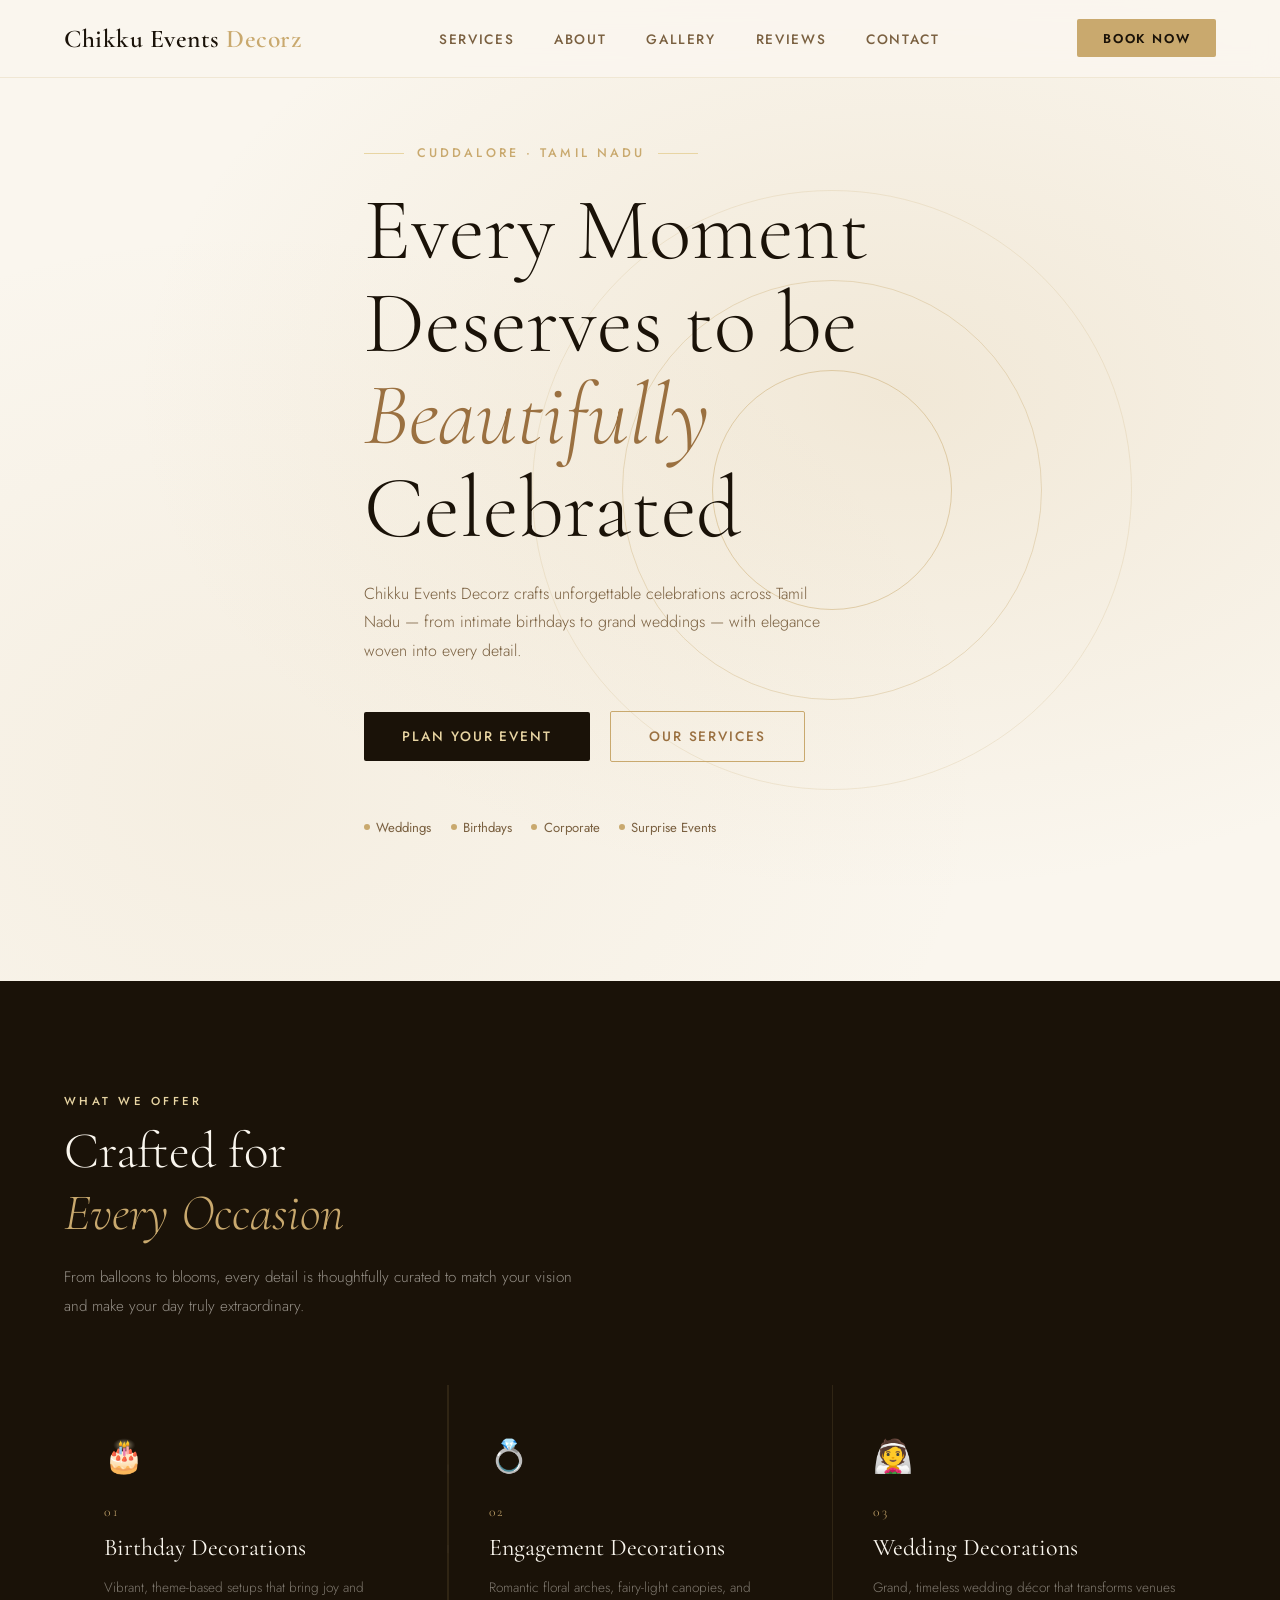
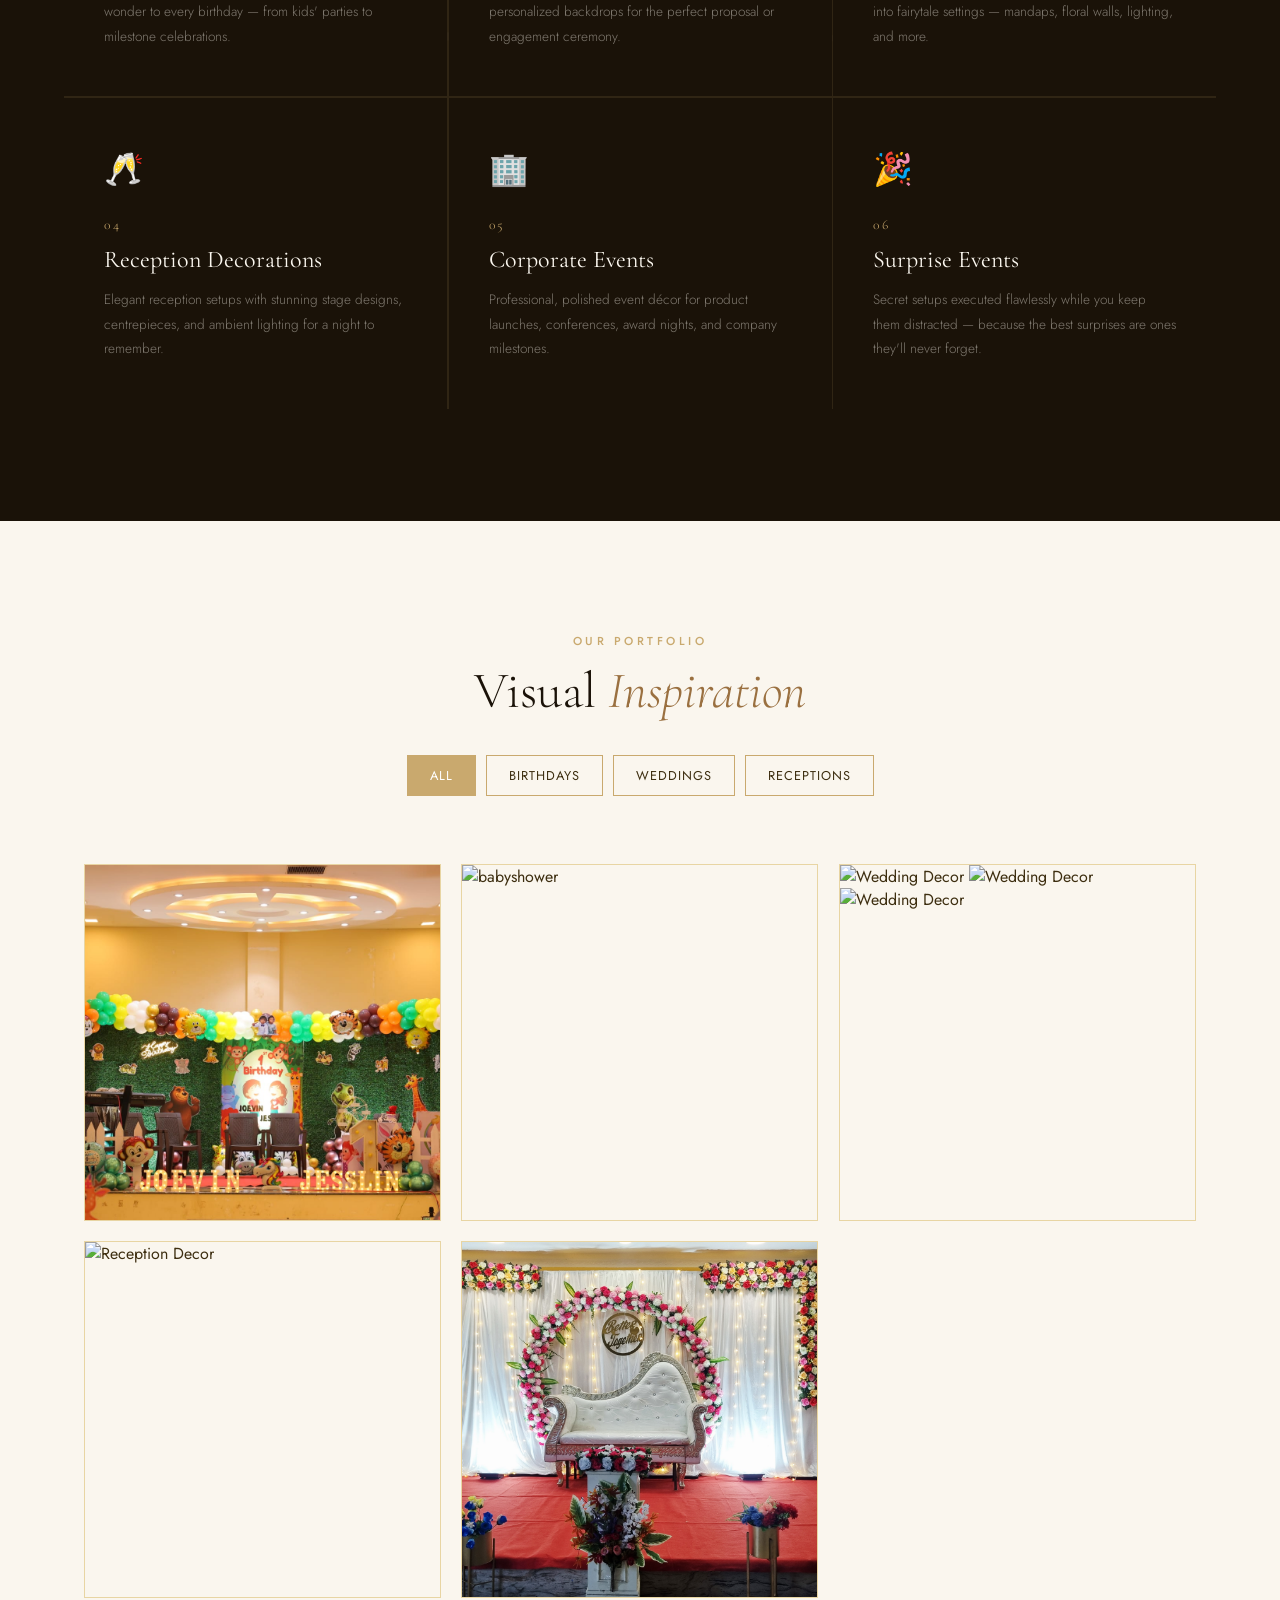
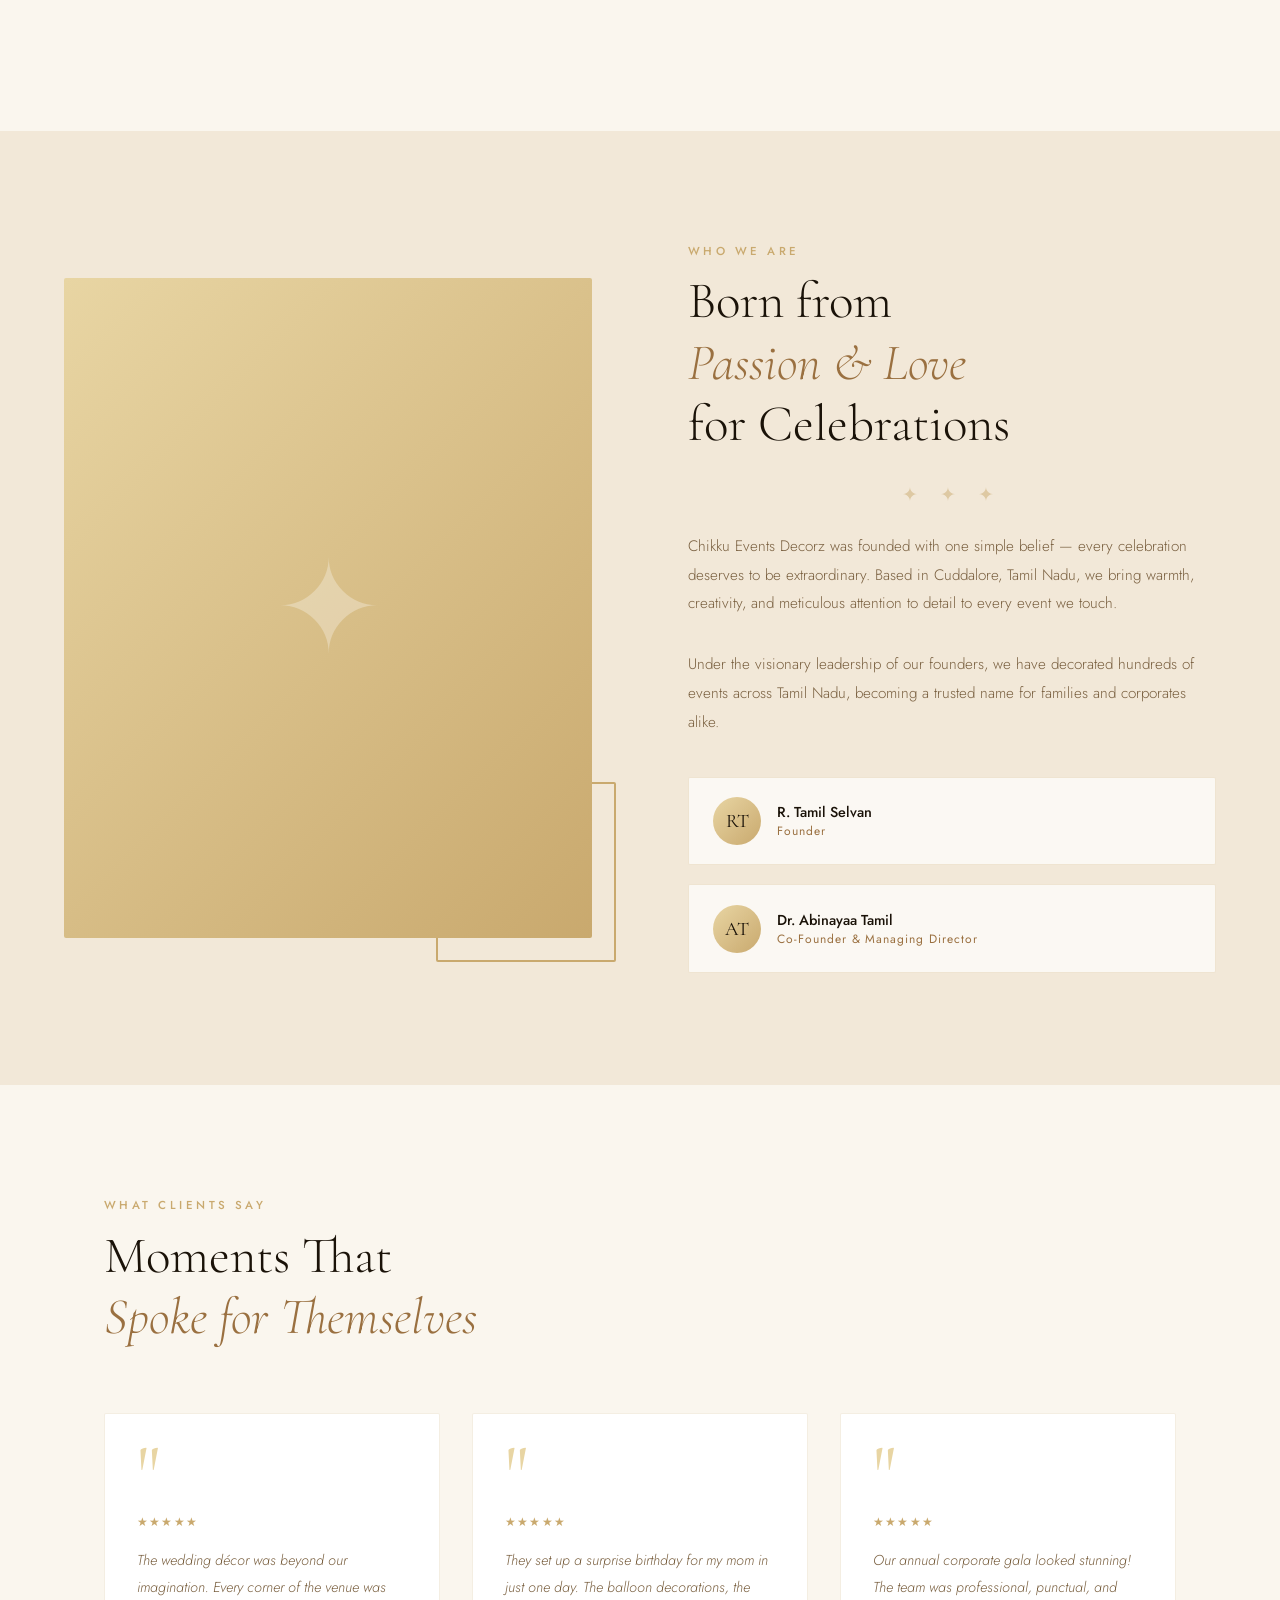
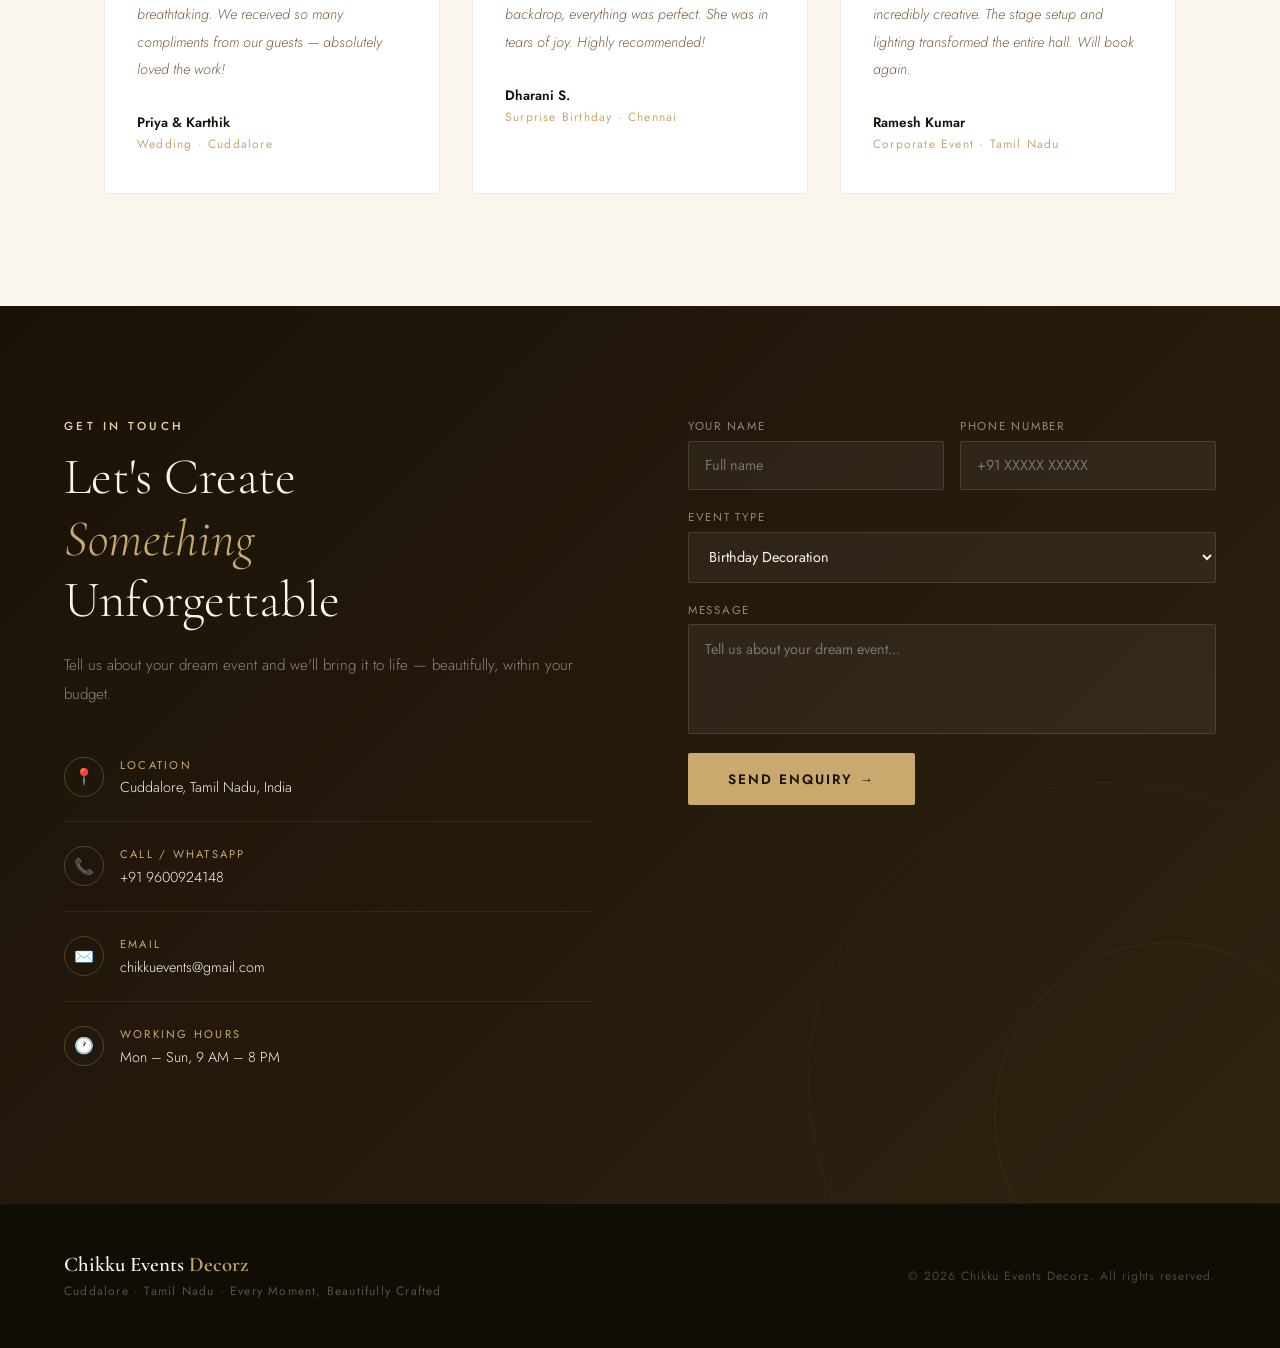
==== commit 6aa74b9a: "Update index.html" ====
--- a/index.html
+++ b/index.html
@@ -142,17 +142,27 @@
 
         <div class="gallery-grid">
             <div class="gallery-item" data-category="birthday">
-                <img src="images/birthday-1.jpg" alt="Birthday Decor" onclick="openLightbox(this.src)">
+                <img src="Images/Birthday- (4).jpg" alt="Birthday Decor" onclick="openLightbox(this.src)">
                 <div class="item-category">Birthday</div>
             </div>
-
+             <div class="gallery-item" data-category="babyshower">
+                <img src="Images/BabyShower-01.jpg" alt="babyshower" onclick="openLightbox(this.src)">
+                <div class="item-category">Birthday</div>
+            </div>
             <div class="gallery-item" data-category="wedding">
-                <img src="images/wedding-1.jpg" alt="Wedding Decor" onclick="openLightbox(this.src)">
+                <img src="Images/Wedding Reception- (4).jpg" alt="Wedding Decor" onclick="openLightbox(this.src)">
+                <img src="Images/Wedding Reception- (1).jpg" alt="Wedding Decor" onclick="openLightbox(this.src)">
+                <img src="Images/WeddingReception- (4).jpg" alt="Wedding Decor" onclick="openLightbox(this.src)">
                 <div class="item-category">Wedding</div>
             </div>
 
             <div class="gallery-item" data-category="reception">
-                <img src="images/reception-1.jpg" alt="Reception Decor" onclick="openLightbox(this.src)">
+                <img src="Images/Reception-01.jpg" alt="Reception Decor" onclick="openLightbox(this.src)">
+                <div class="item-category">Reception</div>
+            </div>
+            <div class="gallery-item" data-category="Engagement">
+                <img src="Images/Engagement 01.jpg" alt="Engagement Decor" onclick="openLightbox(this.src)">
+                <img src="Images/Engagement 02.jpg" alt="Engagement Decor" onclick="openLightbox(this.src)">
                 <div class="item-category">Reception</div>
             </div>
 
--- a/assets/Style.css
+++ b/assets/Style.css
@@ -0,0 +1,1382 @@
+*,
+*::before,
+*::after {
+    box-sizing: border-box;
+    margin: 0;
+    padding: 0;
+}
+
+:root {
+    --gold: #C9A96E;
+    --gold-light: #E8D5A3;
+    --gold-deep: #9A7040;
+    --cream: #FAF6EE;
+    --dark: #1A1208;
+    --charcoal: #2E2310;
+    --blush: #F2E8D8;
+    --text: #3D2E10;
+    --text-muted: #7A6040;
+}
+
+html {
+    scroll-behavior: smooth;
+}
+
+body {
+    font-family: 'Jost', sans-serif;
+    background: var(--cream);
+    color: var(--text);
+    overflow-x: hidden;
+}
+
+/* ── NAV ── */
+nav {
+    position: fixed;
+    top: 0;
+    left: 0;
+    width: 100%;
+    z-index: 100;
+    padding: 1.2rem 4rem;
+    display: flex;
+    justify-content: space-between;
+    align-items: center;
+    background: rgba(250, 246, 238, 0.92);
+    backdrop-filter: blur(12px);
+    border-bottom: 1px solid rgba(201, 169, 110, 0.2);
+    transition: box-shadow 0.3s;
+}
+
+nav.scrolled {
+    box-shadow: 0 4px 30px rgba(0, 0, 0, 0.08);
+}
+
+.nav-logo {
+    font-family: 'Cormorant Garamond', serif;
+    font-size: 1.6rem;
+    font-weight: 600;
+    letter-spacing: 0.02em;
+    color: var(--dark);
+}
+
+.nav-logo span {
+    color: var(--gold);
+}
+
+.nav-links {
+    display: flex;
+    gap: 2.5rem;
+    list-style: none;
+}
+
+.nav-links a {
+    text-decoration: none;
+    color: var(--text-muted);
+    font-size: 0.85rem;
+    letter-spacing: 0.12em;
+    text-transform: uppercase;
+    font-weight: 500;
+    transition: color 0.2s;
+}
+
+.nav-links a:hover {
+    color: var(--gold-deep);
+}
+
+.nav-cta {
+    background: var(--gold);
+    color: var(--dark);
+    padding: 0.6rem 1.6rem;
+    border-radius: 2px;
+    font-size: 0.8rem;
+    letter-spacing: 0.14em;
+    text-transform: uppercase;
+    font-weight: 600;
+    text-decoration: none;
+    transition: background 0.2s, transform 0.2s;
+}
+
+.nav-cta:hover {
+    background: var(--gold-deep);
+    color: #fff;
+    transform: translateY(-1px);
+}
+
+/* ── HERO ── */
+#hero {
+    min-height: 100vh;
+    display: grid;
+    place-items: center;
+    position: relative;
+    background:
+        radial-gradient(ellipse at 70% 40%, rgba(201, 169, 110, 0.18) 0%, transparent 60%),
+        radial-gradient(ellipse at 20% 80%, rgba(201, 169, 110, 0.10) 0%, transparent 50%),
+        var(--cream);
+    overflow: hidden;
+}
+
+/* decorative petals / rings */
+.ring {
+    position: absolute;
+    border-radius: 50%;
+    border: 1px solid rgba(201, 169, 110, 0.2);
+    pointer-events: none;
+}
+
+.ring-1 {
+    width: 600px;
+    height: 600px;
+    top: 50%;
+    left: 65%;
+    transform: translate(-50%, -50%);
+    animation: slowSpin 40s linear infinite;
+}
+
+.ring-2 {
+    width: 420px;
+    height: 420px;
+    top: 50%;
+    left: 65%;
+    transform: translate(-50%, -50%);
+    border-color: rgba(201, 169, 110, 0.35);
+    animation: slowSpin 28s linear infinite reverse;
+}
+
+.ring-3 {
+    width: 240px;
+    height: 240px;
+    top: 50%;
+    left: 65%;
+    transform: translate(-50%, -50%);
+    border-color: rgba(201, 169, 110, 0.5);
+}
+
+@keyframes slowSpin {
+    to {
+        transform: translate(-50%, -50%) rotate(360deg);
+    }
+}
+
+.petal {
+    position: absolute;
+    width: 10px;
+    height: 10px;
+    background: var(--gold-light);
+    border-radius: 50% 0;
+    opacity: 0;
+    animation: fall linear infinite;
+}
+
+@keyframes fall {
+    0% {
+        opacity: 0;
+        transform: translateY(-20px) rotate(0deg);
+    }
+
+    10% {
+        opacity: 0.6;
+    }
+
+    90% {
+        opacity: 0.4;
+    }
+
+    100% {
+        opacity: 0;
+        transform: translateY(100vh) rotate(360deg);
+    }
+}
+
+.hero-content {
+    position: relative;
+    z-index: 2;
+    max-width: 680px;
+    padding: 2rem 4rem;
+    opacity: 0;
+    animation: fadeUp 1s 0.3s forwards;
+}
+
+@keyframes fadeUp {
+    from {
+        opacity: 0;
+        transform: translateY(30px);
+    }
+
+    to {
+        opacity: 1;
+        transform: translateY(0);
+    }
+}
+
+.hero-eyebrow {
+    font-size: 0.78rem;
+    letter-spacing: 0.25em;
+    text-transform: uppercase;
+    color: var(--gold);
+    font-weight: 500;
+    margin-bottom: 1.4rem;
+    display: flex;
+    align-items: center;
+    gap: 0.8rem;
+}
+
+.hero-eyebrow::before,
+.hero-eyebrow::after {
+    content: '';
+    display: block;
+    width: 40px;
+    height: 1px;
+    background: var(--gold-light);
+}
+
+.hero-title {
+    font-family: 'Cormorant Garamond', serif;
+    font-size: clamp(3rem, 7vw, 5.5rem);
+    line-height: 1.05;
+    font-weight: 300;
+    color: var(--dark);
+    margin-bottom: 1.6rem;
+}
+
+.hero-title em {
+    font-style: italic;
+    color: var(--gold-deep);
+}
+
+.hero-sub {
+    font-size: 1rem;
+    line-height: 1.8;
+    color: var(--text-muted);
+    font-weight: 300;
+    max-width: 480px;
+    margin-bottom: 2.8rem;
+}
+
+.hero-actions {
+    display: flex;
+    gap: 1.2rem;
+    align-items: center;
+    flex-wrap: wrap;
+}
+
+.btn-primary {
+    background: var(--dark);
+    color: var(--gold-light);
+    padding: 0.9rem 2.4rem;
+    border-radius: 2px;
+    text-decoration: none;
+    font-size: 0.85rem;
+    letter-spacing: 0.14em;
+    text-transform: uppercase;
+    font-weight: 500;
+    transition: background 0.25s, transform 0.2s;
+}
+
+.btn-primary:hover {
+    background: var(--charcoal);
+    transform: translateY(-2px);
+}
+
+.btn-outline {
+    border: 1px solid var(--gold);
+    color: var(--gold-deep);
+    padding: 0.9rem 2.4rem;
+    border-radius: 2px;
+    text-decoration: none;
+    font-size: 0.85rem;
+    letter-spacing: 0.14em;
+    text-transform: uppercase;
+    font-weight: 500;
+    transition: all 0.25s;
+}
+
+.btn-outline:hover {
+    background: var(--gold);
+    color: var(--dark);
+}
+
+.hero-badge {
+    margin-top: 3.5rem;
+    display: flex;
+    align-items: center;
+    gap: 1.2rem;
+    font-size: 0.82rem;
+    color: var(--text-muted);
+}
+
+.hero-badge-item {
+    display: flex;
+    align-items: center;
+    gap: 0.4rem;
+}
+
+.hero-badge-dot {
+    width: 6px;
+    height: 6px;
+    border-radius: 50%;
+    background: var(--gold);
+}
+
+/* ── SECTION COMMON ── */
+section {
+    padding: 7rem 4rem;
+}
+
+.section-label {
+    font-size: 0.72rem;
+    letter-spacing: 0.3em;
+    text-transform: uppercase;
+    color: var(--gold);
+    font-weight: 500;
+    margin-bottom: 0.8rem;
+}
+
+.section-title {
+    font-family: 'Cormorant Garamond', serif;
+    font-size: clamp(2rem, 4vw, 3.2rem);
+    font-weight: 300;
+    line-height: 1.2;
+    color: var(--dark);
+    margin-bottom: 1.2rem;
+}
+
+.section-title em {
+    font-style: italic;
+    color: var(--gold-deep);
+}
+
+.section-desc {
+    max-width: 520px;
+    font-size: 0.95rem;
+    line-height: 1.9;
+    color: var(--text-muted);
+    font-weight: 300;
+}
+
+/* ── SERVICES ── */
+#services {
+    background: var(--dark);
+    position: relative;
+    overflow: hidden;
+}
+
+#services .section-label {
+    color: var(--gold-light);
+}
+
+#services .section-title {
+    color: var(--cream);
+}
+
+#services .section-title em {
+    color: var(--gold);
+}
+
+#services .section-desc {
+    color: rgba(250, 246, 238, 0.55);
+}
+
+.services-bg-text {
+    position: absolute;
+    top: 50%;
+    left: 50%;
+    transform: translate(-50%, -50%);
+    font-family: 'Cormorant Garamond', serif;
+    font-size: 22vw;
+    font-weight: 700;
+    color: rgba(255, 255, 255, 0.02);
+    white-space: nowrap;
+    pointer-events: none;
+    user-select: none;
+}
+
+.services-header {
+    max-width: 1200px;
+    margin: 0 auto 4rem;
+}
+
+.services-grid {
+    display: grid;
+    grid-template-columns: repeat(3, 1fr);
+    gap: 1.5px;
+    max-width: 1200px;
+    margin: 0 auto;
+    background: rgba(201, 169, 110, 0.12);
+}
+
+.service-card {
+    background: var(--dark);
+    padding: 3rem 2.5rem;
+    position: relative;
+    overflow: hidden;
+    transition: background 0.3s;
+    cursor: default;
+}
+
+.service-card::before {
+    content: '';
+    position: absolute;
+    bottom: 0;
+    left: 0;
+    width: 0;
+    height: 2px;
+    background: var(--gold);
+    transition: width 0.4s;
+}
+
+.service-card:hover {
+    background: #231908;
+}
+
+.service-card:hover::before {
+    width: 100%;
+}
+
+.service-icon {
+    font-size: 2rem;
+    margin-bottom: 1.5rem;
+    display: block;
+}
+
+.service-num {
+    font-family: 'Cormorant Garamond', serif;
+    font-size: 0.85rem;
+    color: var(--gold);
+    letter-spacing: 0.2em;
+    margin-bottom: 0.8rem;
+    font-weight: 300;
+}
+
+.service-name {
+    font-family: 'Cormorant Garamond', serif;
+    font-size: 1.5rem;
+    color: var(--cream);
+    font-weight: 400;
+    margin-bottom: 0.8rem;
+}
+
+.service-desc {
+    font-size: 0.85rem;
+    color: rgba(250, 246, 238, 0.45);
+    line-height: 1.8;
+    font-weight: 300;
+}
+
+/* ── ABOUT / FOUNDERS ── */
+#about {
+    background: var(--blush);
+    display: grid;
+    grid-template-columns: 1fr 1fr;
+    gap: 6rem;
+    align-items: center;
+    max-width: 1300px;
+    margin: 0 auto;
+    padding: 7rem 4rem;
+}
+
+.about-visual {
+    position: relative;
+}
+
+.about-frame {
+    width: 100%;
+    aspect-ratio: 4/5;
+    background: linear-gradient(135deg, var(--gold-light) 0%, var(--gold) 100%);
+    border-radius: 2px;
+    display: flex;
+    align-items: center;
+    justify-content: center;
+    position: relative;
+    overflow: hidden;
+}
+
+.about-frame::after {
+    content: '✦';
+    font-size: 8rem;
+    color: rgba(255, 255, 255, 0.3);
+}
+
+.about-accent {
+    position: absolute;
+    bottom: -1.5rem;
+    right: -1.5rem;
+    width: 180px;
+    height: 180px;
+    border: 2px solid var(--gold);
+    border-radius: 2px;
+    z-index: -1;
+}
+
+.founder-cards {
+    display: flex;
+    flex-direction: column;
+    gap: 1.2rem;
+    margin-top: 2rem;
+}
+
+.founder-card {
+    background: rgba(255, 255, 255, 0.7);
+    border: 1px solid rgba(201, 169, 110, 0.25);
+    padding: 1.2rem 1.5rem;
+    border-radius: 2px;
+    display: flex;
+    align-items: center;
+    gap: 1rem;
+}
+
+.founder-avatar {
+    width: 48px;
+    height: 48px;
+    border-radius: 50%;
+    background: linear-gradient(135deg, var(--gold-light), var(--gold));
+    display: flex;
+    align-items: center;
+    justify-content: center;
+    font-family: 'Cormorant Garamond', serif;
+    font-size: 1.2rem;
+    color: var(--dark);
+    flex-shrink: 0;
+}
+
+.founder-name {
+    font-weight: 500;
+    font-size: 0.9rem;
+    color: var(--dark);
+}
+
+.founder-title {
+    font-size: 0.75rem;
+    color: var(--gold-deep);
+    letter-spacing: 0.08em;
+}
+
+/* ── TESTIMONIALS ── */
+#testimonials {
+    max-width: 1200px;
+    margin: 0 auto;
+}
+
+.testimonials-header {
+    margin-bottom: 4rem;
+}
+
+.testimonials-grid {
+    display: grid;
+    grid-template-columns: repeat(3, 1fr);
+    gap: 2rem;
+}
+
+.testimonial-card {
+    background: #fff;
+    border: 1px solid rgba(201, 169, 110, 0.2);
+    padding: 2.5rem 2rem;
+    border-radius: 2px;
+    position: relative;
+    transition: box-shadow 0.3s, transform 0.3s;
+}
+
+.testimonial-card:hover {
+    box-shadow: 0 20px 50px rgba(0, 0, 0, 0.07);
+    transform: translateY(-4px);
+}
+
+.quote-mark {
+    font-family: 'Cormorant Garamond', serif;
+    font-size: 5rem;
+    color: var(--gold-light);
+    line-height: 0.5;
+    margin-bottom: 1.2rem;
+    display: block;
+}
+
+.testimonial-text {
+    font-size: 0.9rem;
+    line-height: 1.9;
+    color: var(--text-muted);
+    font-style: italic;
+    font-weight: 300;
+    margin-bottom: 1.8rem;
+}
+
+.testimonial-author {
+    font-weight: 600;
+    font-size: 0.85rem;
+    color: var(--dark);
+}
+
+.testimonial-event {
+    font-size: 0.75rem;
+    color: var(--gold);
+    letter-spacing: 0.1em;
+    margin-top: 0.2rem;
+}
+
+.stars {
+    color: var(--gold);
+    font-size: 0.75rem;
+    margin-bottom: 1rem;
+    letter-spacing: 0.1em;
+}
+
+/* ── CONTACT / CTA ── */
+#contact {
+    background: linear-gradient(135deg, var(--dark) 0%, var(--charcoal) 100%);
+    position: relative;
+    overflow: hidden;
+}
+
+.contact-inner {
+    max-width: 1200px;
+    margin: 0 auto;
+    display: grid;
+    grid-template-columns: 1fr 1fr;
+    gap: 6rem;
+    align-items: start;
+}
+
+#contact .section-label {
+    color: var(--gold-light);
+}
+
+#contact .section-title {
+    color: var(--cream);
+}
+
+#contact .section-title em {
+    color: var(--gold);
+}
+
+#contact .section-desc {
+    color: rgba(250, 246, 238, 0.5);
+}
+
+.contact-grid {
+    display: flex;
+    flex-direction: column;
+    gap: 1.5rem;
+    margin-top: 1.5rem;
+}
+
+.contact-item {
+    display: flex;
+    align-items: flex-start;
+    gap: 1rem;
+    padding-bottom: 1.5rem;
+    border-bottom: 1px solid rgba(201, 169, 110, 0.1);
+}
+
+.contact-item:last-child {
+    border-bottom: none;
+}
+
+.contact-icon {
+    width: 40px;
+    height: 40px;
+    border-radius: 50%;
+    border: 1px solid rgba(201, 169, 110, 0.3);
+    display: flex;
+    align-items: center;
+    justify-content: center;
+    font-size: 1rem;
+    flex-shrink: 0;
+}
+
+.contact-label {
+    font-size: 0.7rem;
+    letter-spacing: 0.2em;
+    text-transform: uppercase;
+    color: var(--gold);
+    margin-bottom: 0.3rem;
+}
+
+.contact-value {
+    font-size: 0.9rem;
+    color: var(--cream);
+    font-weight: 300;
+}
+
+.contact-form {
+    display: flex;
+    flex-direction: column;
+    gap: 1.2rem;
+}
+
+.form-row {
+    display: grid;
+    grid-template-columns: 1fr 1fr;
+    gap: 1rem;
+}
+
+.form-field {
+    display: flex;
+    flex-direction: column;
+    gap: 0.4rem;
+}
+
+.form-field label {
+    font-size: 0.72rem;
+    letter-spacing: 0.15em;
+    text-transform: uppercase;
+    color: rgba(250, 246, 238, 0.5);
+}
+
+.form-field input,
+.form-field select,
+.form-field textarea {
+    background: rgba(255, 255, 255, 0.05);
+    border: 1px solid rgba(201, 169, 110, 0.2);
+    color: var(--cream);
+    padding: 0.85rem 1rem;
+    border-radius: 2px;
+    font-family: 'Jost', sans-serif;
+    font-size: 0.9rem;
+    transition: border-color 0.2s, background 0.2s;
+    outline: none;
+    resize: none;
+}
+
+.form-field input:focus,
+.form-field select:focus,
+.form-field textarea:focus {
+    border-color: var(--gold);
+    background: rgba(255, 255, 255, 0.08);
+}
+
+.form-field select option {
+    background: var(--dark);
+}
+
+.btn-submit {
+    background: var(--gold);
+    color: var(--dark);
+    padding: 1rem 2.5rem;
+    border: none;
+    border-radius: 2px;
+    font-family: 'Jost', sans-serif;
+    font-size: 0.85rem;
+    letter-spacing: 0.15em;
+    text-transform: uppercase;
+    font-weight: 600;
+    cursor: pointer;
+    transition: background 0.25s, transform 0.2s;
+    align-self: flex-start;
+}
+
+.btn-submit:hover {
+    background: var(--gold-light);
+    transform: translateY(-2px);
+}
+
+.contact-bg-decor {
+    position: absolute;
+    right: -10%;
+    bottom: -20%;
+    width: 600px;
+    height: 600px;
+    border-radius: 50%;
+    border: 1px solid rgba(201, 169, 110, 0.05);
+}
+
+.contact-bg-decor-2 {
+    position: absolute;
+    right: -5%;
+    bottom: -10%;
+    width: 350px;
+    height: 350px;
+    border-radius: 50%;
+    border: 1px solid rgba(201, 169, 110, 0.08);
+}
+
+/* ── FOOTER ── */
+footer {
+    background: #100D04;
+    padding: 3rem 4rem;
+    display: flex;
+    justify-content: space-between;
+    align-items: center;
+    flex-wrap: wrap;
+    gap: 1rem;
+    border-top: 1px solid rgba(201, 169, 110, 0.1);
+}
+
+.footer-logo {
+    font-family: 'Cormorant Garamond', serif;
+    font-size: 1.3rem;
+    color: var(--cream);
+    font-weight: 600;
+}
+
+.footer-logo span {
+    color: var(--gold);
+}
+
+.footer-tagline {
+    font-size: 0.75rem;
+    color: rgba(250, 246, 238, 0.3);
+    margin-top: 0.3rem;
+    letter-spacing: 0.1em;
+}
+
+.footer-copy {
+    font-size: 0.75rem;
+    color: rgba(250, 246, 238, 0.25);
+    letter-spacing: 0.08em;
+}
+
+/* ── DIVIDER ORNAMENT ── */
+.ornament {
+    text-align: center;
+    color: var(--gold);
+    font-size: 1.2rem;
+    letter-spacing: 0.5rem;
+    margin: 1.5rem 0;
+    opacity: 0.5;
+}
+
+/* ── SCROLL ANIMATIONS ── */
+.reveal {
+    opacity: 0;
+    transform: translateY(24px);
+    transition: opacity 0.7s ease, transform 0.7s ease;
+}
+
+.reveal.visible {
+    opacity: 1;
+    transform: translateY(0);
+}
+
+@media (max-width: 900px) {
+    nav {
+        padding: 1rem 1.5rem;
+    }
+
+    .nav-links {
+        display: none;
+    }
+
+    section {
+        padding: 5rem 1.5rem;
+    }
+
+    #about {
+        grid-template-columns: 1fr;
+        gap: 3rem;
+    }
+
+    .services-grid {
+        grid-template-columns: 1fr;
+    }
+
+    .testimonials-grid {
+        grid-template-columns: 1fr;
+    }
+
+    .contact-inner {
+        grid-template-columns: 1fr;
+        gap: 3rem;
+    }
+
+    .form-row {
+        grid-template-columns: 1fr;
+    }
+
+    footer {
+        flex-direction: column;
+        text-align: center;
+    }
+}
+
+
+/* [KEEPING YOUR ORIGINAL CSS VARIABLES] */
+:root {
+    --gold: #C9A96E;
+    --gold-light: #E8D5A3;
+    --gold-deep: #9A7040;
+    --cream: #FAF6EE;
+    --dark: #1A1208;
+    --charcoal: #2E2310;
+    --blush: #F2E8D8;
+    --text: #3D2E10;
+    --text-muted: #7A6040;
+}
+
+*,
+*::before,
+*::after {
+    box-sizing: border-box;
+    margin: 0;
+    padding: 0;
+}
+
+html {
+    scroll-behavior: smooth;
+}
+
+body {
+    font-family: 'Jost', sans-serif;
+    background: var(--cream);
+    color: var(--text);
+    overflow-x: hidden;
+}
+
+/* --- NAVIGATION --- */
+nav {
+    position: fixed;
+    top: 0;
+    left: 0;
+    width: 100%;
+    z-index: 100;
+    padding: 1.2rem 4rem;
+    display: flex;
+    justify-content: space-between;
+    align-items: center;
+    background: rgba(250, 246, 238, 0.92);
+    backdrop-filter: blur(12px);
+    border-bottom: 1px solid rgba(201, 169, 110, 0.2);
+}
+
+.nav-links {
+    display: flex;
+    gap: 2.5rem;
+    list-style: none;
+}
+
+.nav-links a {
+    text-decoration: none;
+    color: var(--text-muted);
+    font-size: 0.85rem;
+    text-transform: uppercase;
+    letter-spacing: 0.12em;
+}
+
+/* --- NEW GALLERY STYLE --- */
+.gallery-grid {
+    display: grid;
+    grid-template-columns: repeat(auto-fill, minmax(280px, 1fr));
+    gap: 15px;
+    max-width: 1200px;
+    margin: 0 auto;
+}
+
+.gallery-item {
+    overflow: hidden;
+    aspect-ratio: 1/1;
+    cursor: pointer;
+    border: 1px solid var(--gold-light);
+}
+
+.gallery-item img {
+    width: 100%;
+    height: 100%;
+    object-fit: cover;
+    transition: transform 0.5s ease;
+}
+
+.gallery-item:hover img {
+    transform: scale(1.1);
+}
+
+/* Lightbox (Full screen image view) */
+#lightbox {
+    position: fixed;
+    z-index: 1000;
+    top: 0;
+    left: 0;
+    width: 100%;
+    height: 100%;
+    background: rgba(0, 0, 0, 0.9);
+    display: none;
+    align-items: center;
+    justify-content: center;
+}
+
+#lightbox img {
+    max-width: 90%;
+    max-height: 80%;
+    border: 3px solid var(--gold);
+}
+
+#lightbox .close {
+    position: absolute;
+    top: 30px;
+    right: 40px;
+    color: white;
+    font-size: 40px;
+    cursor: pointer;
+}
+
+/* [REST OF YOUR EXISTING STYLES...] */
+section {
+    padding: 7rem 4rem;
+}
+
+.reveal {
+    opacity: 0;
+    transform: translateY(24px);
+    transition: 0.7s ease;
+}
+
+.reveal.visible {
+    opacity: 1;
+    transform: translateY(0);
+}
+
+/* --- MOBILE UPDATES --- */
+@media (max-width: 768px) {
+    nav {
+        padding: 1rem;
+    }
+
+    .nav-links {
+        display: none;
+    }
+
+    /* Hide links on mobile for simplicity */
+    section {
+        padding: 4rem 1.5rem;
+    }
+
+    .hero-title {
+        font-size: 2.5rem;
+    }
+
+    .contact-inner,
+    #about>div {
+        grid-template-columns: 1fr !important;
+        gap: 2rem;
+    }
+
+    .services-grid {
+        grid-template-columns: 1fr;
+    }
+}
+
+
+*,
+*::before,
+*::after {
+    box-sizing: border-box;
+    margin: 0;
+    padding: 0;
+}
+
+html {
+    scroll-behavior: smooth;
+}
+
+body {
+    font-family: 'Jost', sans-serif;
+    background: var(--cream);
+    color: var(--text);
+    overflow-x: hidden;
+}
+
+/* --- NAVIGATION --- */
+nav {
+    position: fixed;
+    top: 0;
+    left: 0;
+    width: 100%;
+    z-index: 100;
+    padding: 1.2rem 4rem;
+    display: flex;
+    justify-content: space-between;
+    align-items: center;
+    background: rgba(250, 246, 238, 0.92);
+    backdrop-filter: blur(12px);
+    border-bottom: 1px solid rgba(201, 169, 110, 0.2);
+}
+
+.nav-links {
+    display: flex;
+    gap: 2.5rem;
+    list-style: none;
+}
+
+.nav-links a {
+    text-decoration: none;
+    color: var(--text-muted);
+    font-size: 0.85rem;
+    text-transform: uppercase;
+    letter-spacing: 0.12em;
+}
+
+/* --- NEW GALLERY STYLE --- */
+.gallery-grid {
+    display: grid;
+    grid-template-columns: repeat(auto-fill, minmax(280px, 1fr));
+    gap: 15px;
+    max-width: 1200px;
+    margin: 0 auto;
+}
+
+.gallery-item {
+    overflow: hidden;
+    aspect-ratio: 1/1;
+    cursor: pointer;
+    border: 1px solid var(--gold-light);
+}
+
+.gallery-item img {
+    width: 100%;
+    height: 100%;
+    object-fit: cover;
+    transition: transform 0.5s ease;
+}
+
+.gallery-item:hover img {
+    transform: scale(1.1);
+}
+
+/* Lightbox (Full screen image view) */
+#lightbox {
+    position: fixed;
+    z-index: 1000;
+    top: 0;
+    left: 0;
+    width: 100%;
+    height: 100%;
+    background: rgba(0, 0, 0, 0.9);
+    display: none;
+    align-items: center;
+    justify-content: center;
+}
+
+#lightbox img {
+    max-width: 90%;
+    max-height: 80%;
+    border: 3px solid var(--gold);
+}
+
+#lightbox .close {
+    position: absolute;
+    top: 30px;
+    right: 40px;
+    color: white;
+    font-size: 40px;
+    cursor: pointer;
+}
+
+/* [REST OF YOUR EXISTING STYLES...] */
+section {
+    padding: 7rem 4rem;
+}
+
+.reveal {
+    opacity: 0;
+    transform: translateY(24px);
+    transition: 0.7s ease;
+}
+
+.reveal.visible {
+    opacity: 1;
+    transform: translateY(0);
+}
+
+/* --- MOBILE UPDATES --- */
+@media (max-width: 768px) {
+    nav {
+        padding: 1rem;
+    }
+
+    .nav-links {
+        display: none;
+    }
+
+    /* Hide links on mobile for simplicity */
+    section {
+        padding: 4rem 1.5rem;
+    }
+
+    .hero-title {
+        font-size: 2.5rem;
+    }
+
+    .contact-inner,
+    #about>div {
+        grid-template-columns: 1fr !important;
+        gap: 2rem;
+    }
+
+    .services-grid {
+        grid-template-columns: 1fr;
+    }
+}
+
+/* Filter Buttons */
+.filter-controls {
+    margin-top: 2rem;
+    display: flex;
+    justify-content: center;
+    gap: 1rem;
+    flex-wrap: wrap;
+}
+
+.filter-btn {
+    background: transparent;
+    border: 1px solid var(--gold);
+    color: var(--text);
+    padding: 8px 20px;
+    font-family: 'Jost', sans-serif;
+    text-transform: uppercase;
+    letter-spacing: 1px;
+    cursor: pointer;
+    transition: 0.3s;
+}
+
+.filter-btn.active,
+.filter-btn:hover {
+    background: var(--gold);
+    color: white;
+}
+
+/* Gallery Filtering Logic */
+.gallery-item {
+    display: block;
+    animation: fadeIn 0.5s ease forwards;
+}
+
+.gallery-item.hide {
+    display: none;
+}
+
+@keyframes fadeIn {
+    from {
+        opacity: 0;
+        transform: scale(0.9);
+    }
+
+    to {
+        opacity: 1;
+        transform: scale(1);
+    }
+}
+
+.item-overlay {
+    position: absolute;
+    bottom: 0;
+    width: 100%;
+    background: rgba(26, 18, 8, 0.7);
+    color: white;
+    font-size: 0.8rem;
+    padding: 10px;
+    text-align: center;
+    opacity: 0;
+    transition: 0.3s;
+}
+
+.gallery-item:hover .item-overlay {
+    opacity: 1;
+}
+
+/* Filter Buttons */
+.filter-controls {
+    margin-top: 2rem;
+    display: flex;
+    justify-content: center;
+    gap: 10px;
+    flex-wrap: wrap;
+}
+
+.filter-btn {
+    background: none;
+    border: 1px solid var(--gold);
+    color: var(--text);
+    padding: 10px 22px;
+    cursor: pointer;
+    font-family: 'Jost', sans-serif;
+    transition: 0.3s;
+    text-transform: uppercase;
+    font-size: 0.8rem;
+    letter-spacing: 1px;
+}
+
+.filter-btn.active,
+.filter-btn:hover {
+    background: var(--gold);
+    color: white;
+}
+
+/* Gallery Grid */
+.gallery-grid {
+    display: grid;
+    grid-template-columns: repeat(auto-fill, minmax(280px, 1fr));
+    gap: 20px;
+    max-width: 1200px;
+    margin: 0 auto;
+    padding: 20px;
+}
+
+.gallery-item {
+    position: relative;
+    aspect-ratio: 1 / 1;
+    overflow: hidden;
+    cursor: pointer;
+    transition: 0.4s ease;
+}
+
+.gallery-item img {
+    width: 100%;
+    height: 100%;
+    object-fit: cover;
+    transition: 0.5s;
+}
+
+.gallery-item:hover img {
+    transform: scale(1.1);
+}
+
+.item-category {
+    position: absolute;
+    bottom: 0;
+    left: 0;
+    right: 0;
+    background: rgba(26, 18, 8, 0.6);
+    color: white;
+    padding: 10px;
+    font-size: 0.75rem;
+    text-align: center;
+    opacity: 0;
+    transition: 0.3s;
+}
+
+.gallery-item:hover .item-category {
+    opacity: 1;
+}
+
+/* Lightbox Styling */
+#lightbox {
+    position: fixed;
+    top: 0;
+    left: 0;
+    width: 100%;
+    height: 100%;
+    background: rgba(0, 0, 0, 0.9);
+    display: none;
+    z-index: 2000;
+    align-items: center;
+    justify-content: center;
+}
+
+#lightbox img {
+    max-width: 90%;
+    max-height: 85%;
+    border: 2px solid var(--gold);
+}
+
+.close-lightbox {
+    position: absolute;
+    top: 30px;
+    right: 30px;
+    color: white;
+    font-size: 40px;
+    cursor: pointer;
+}
+
+/* Mobile Fixes */
+@media (max-width: 768px) {
+    .gallery-grid {
+        grid-template-columns: repeat(2, 1fr);
+        /* 2 columns on mobile */
+        gap: 10px;
+    }
+}
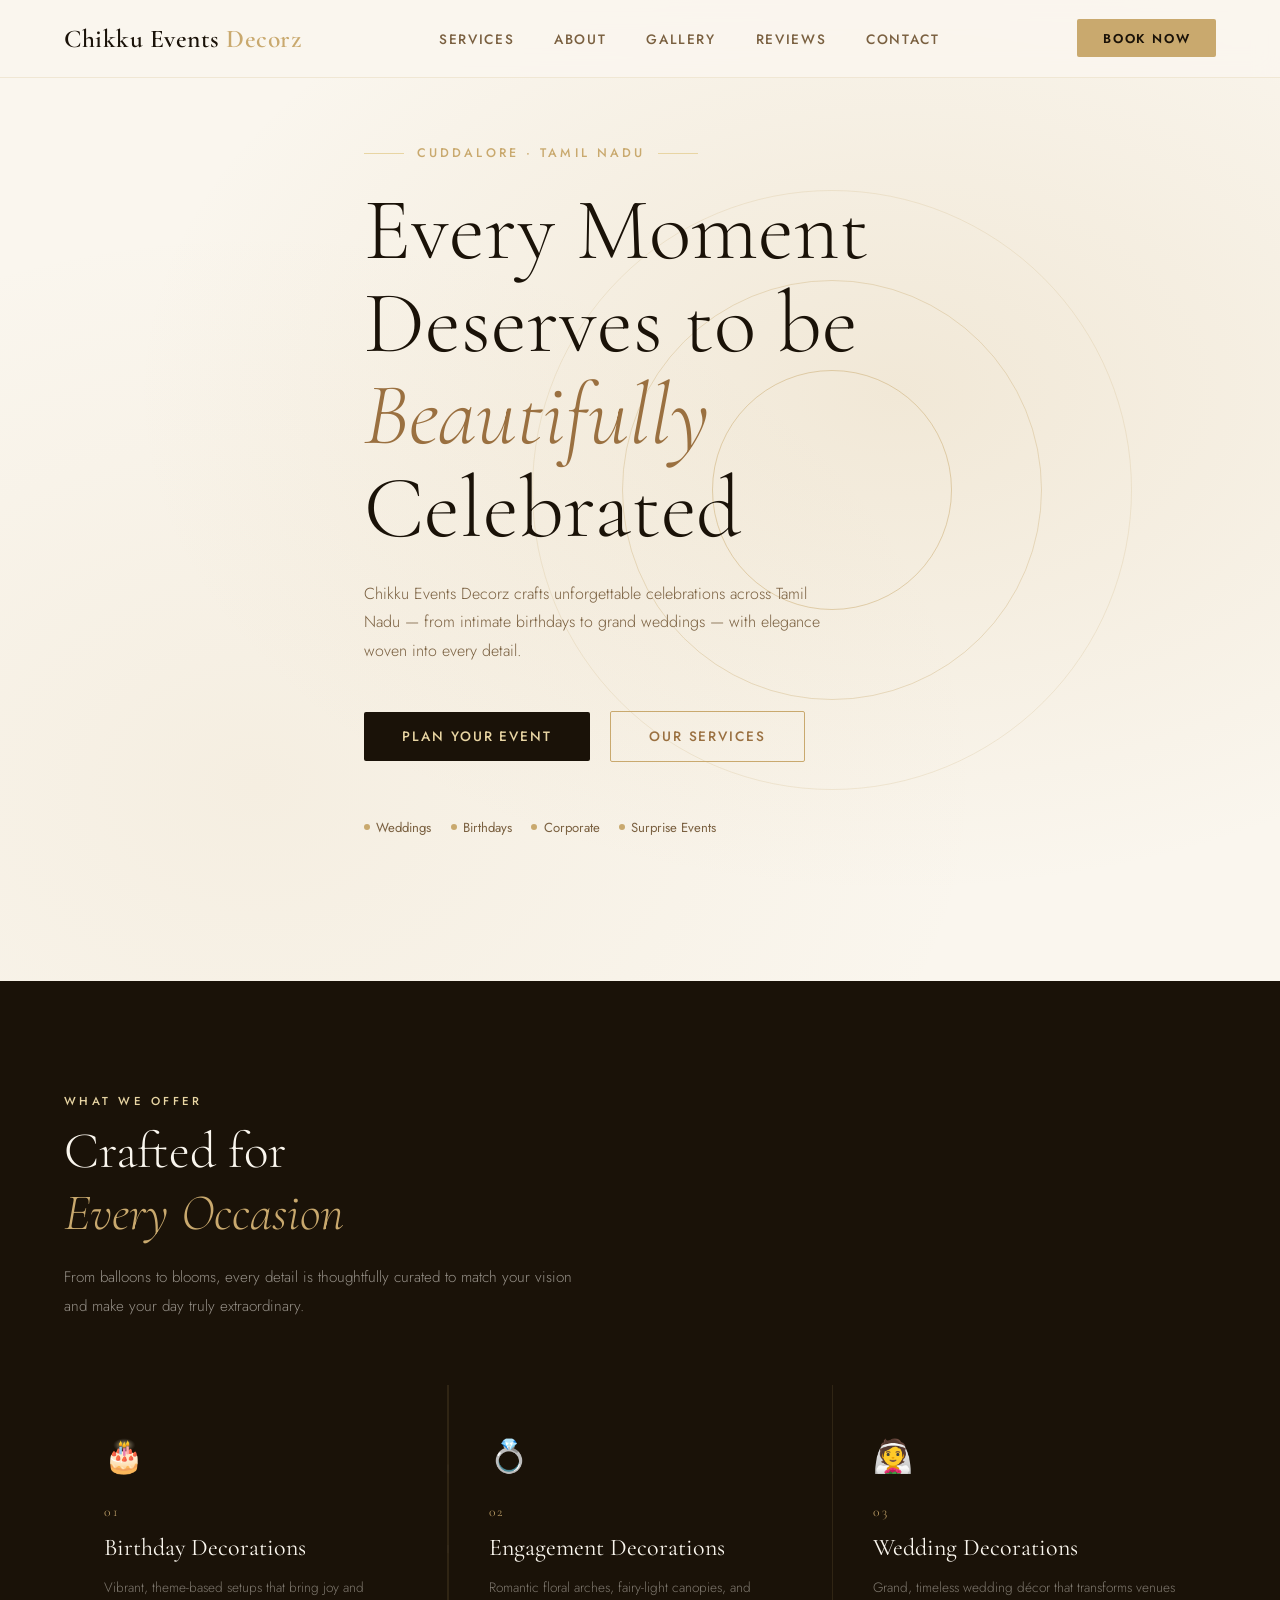
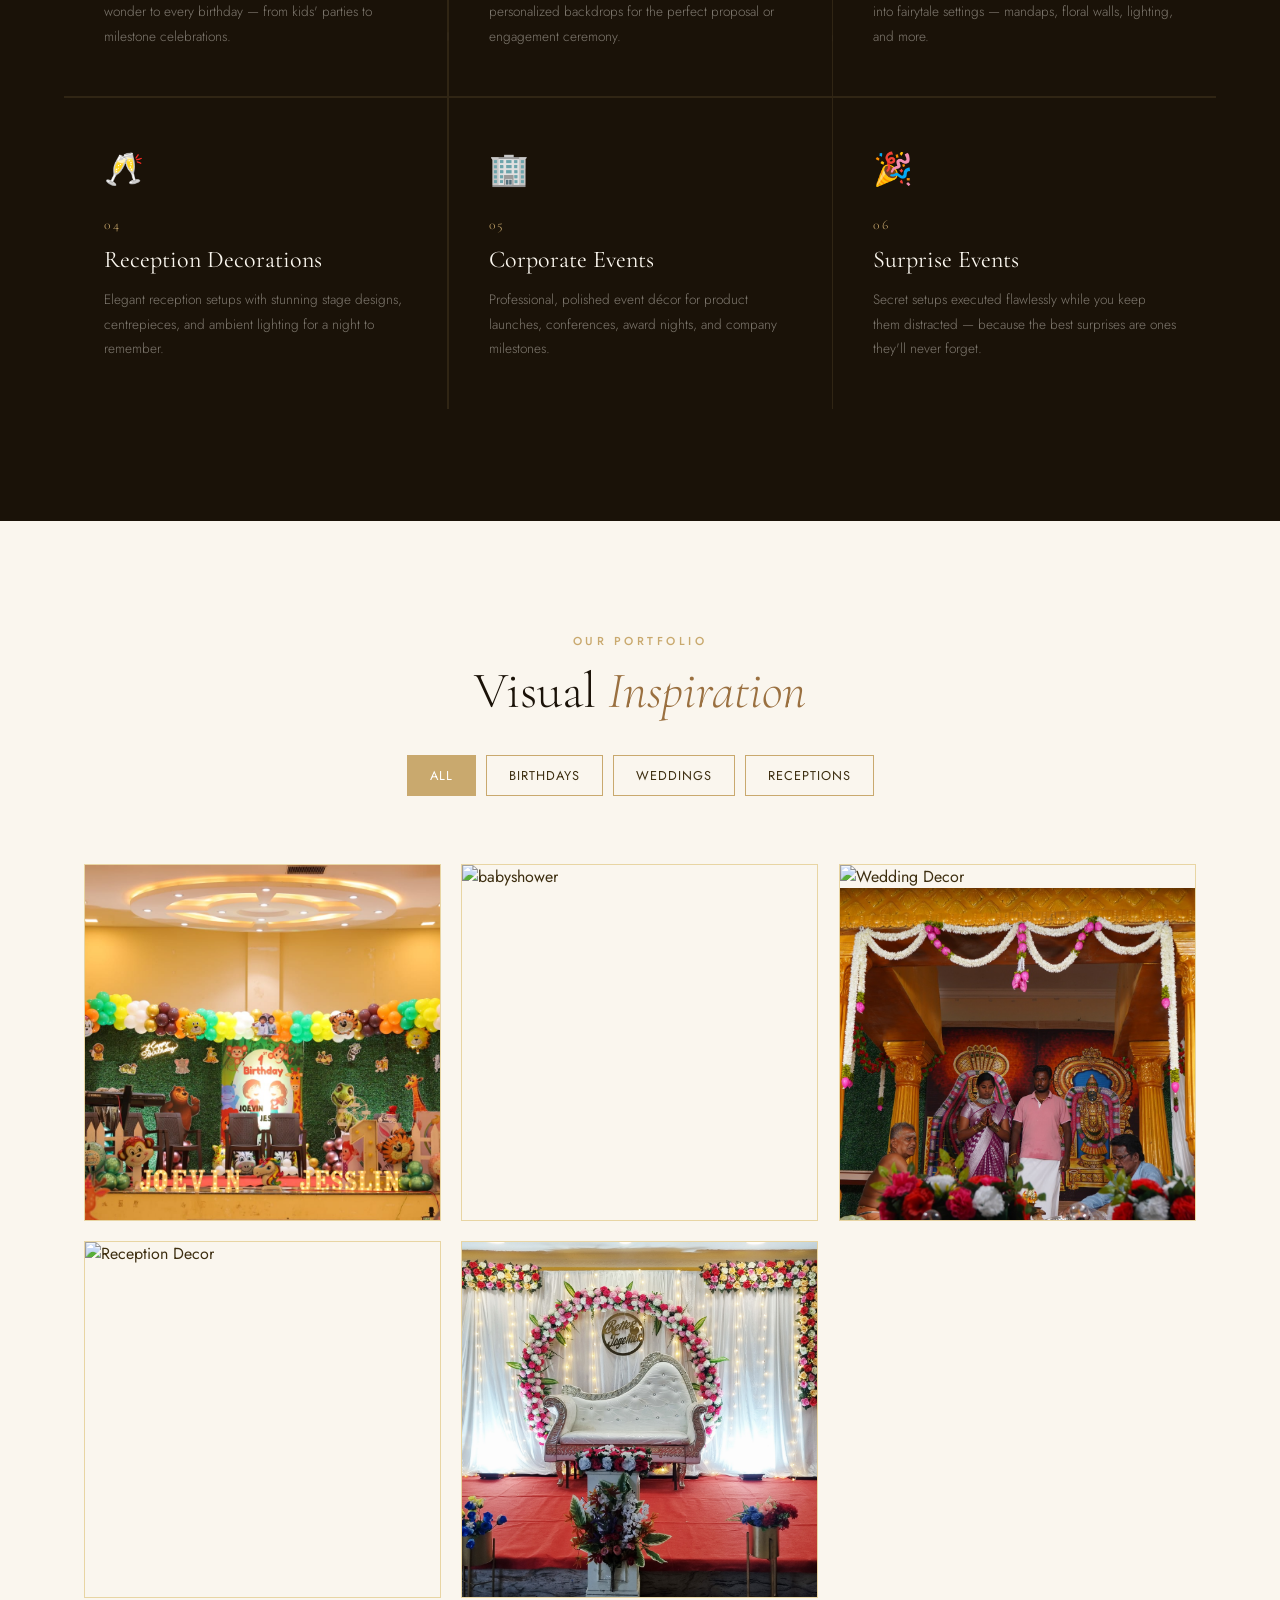
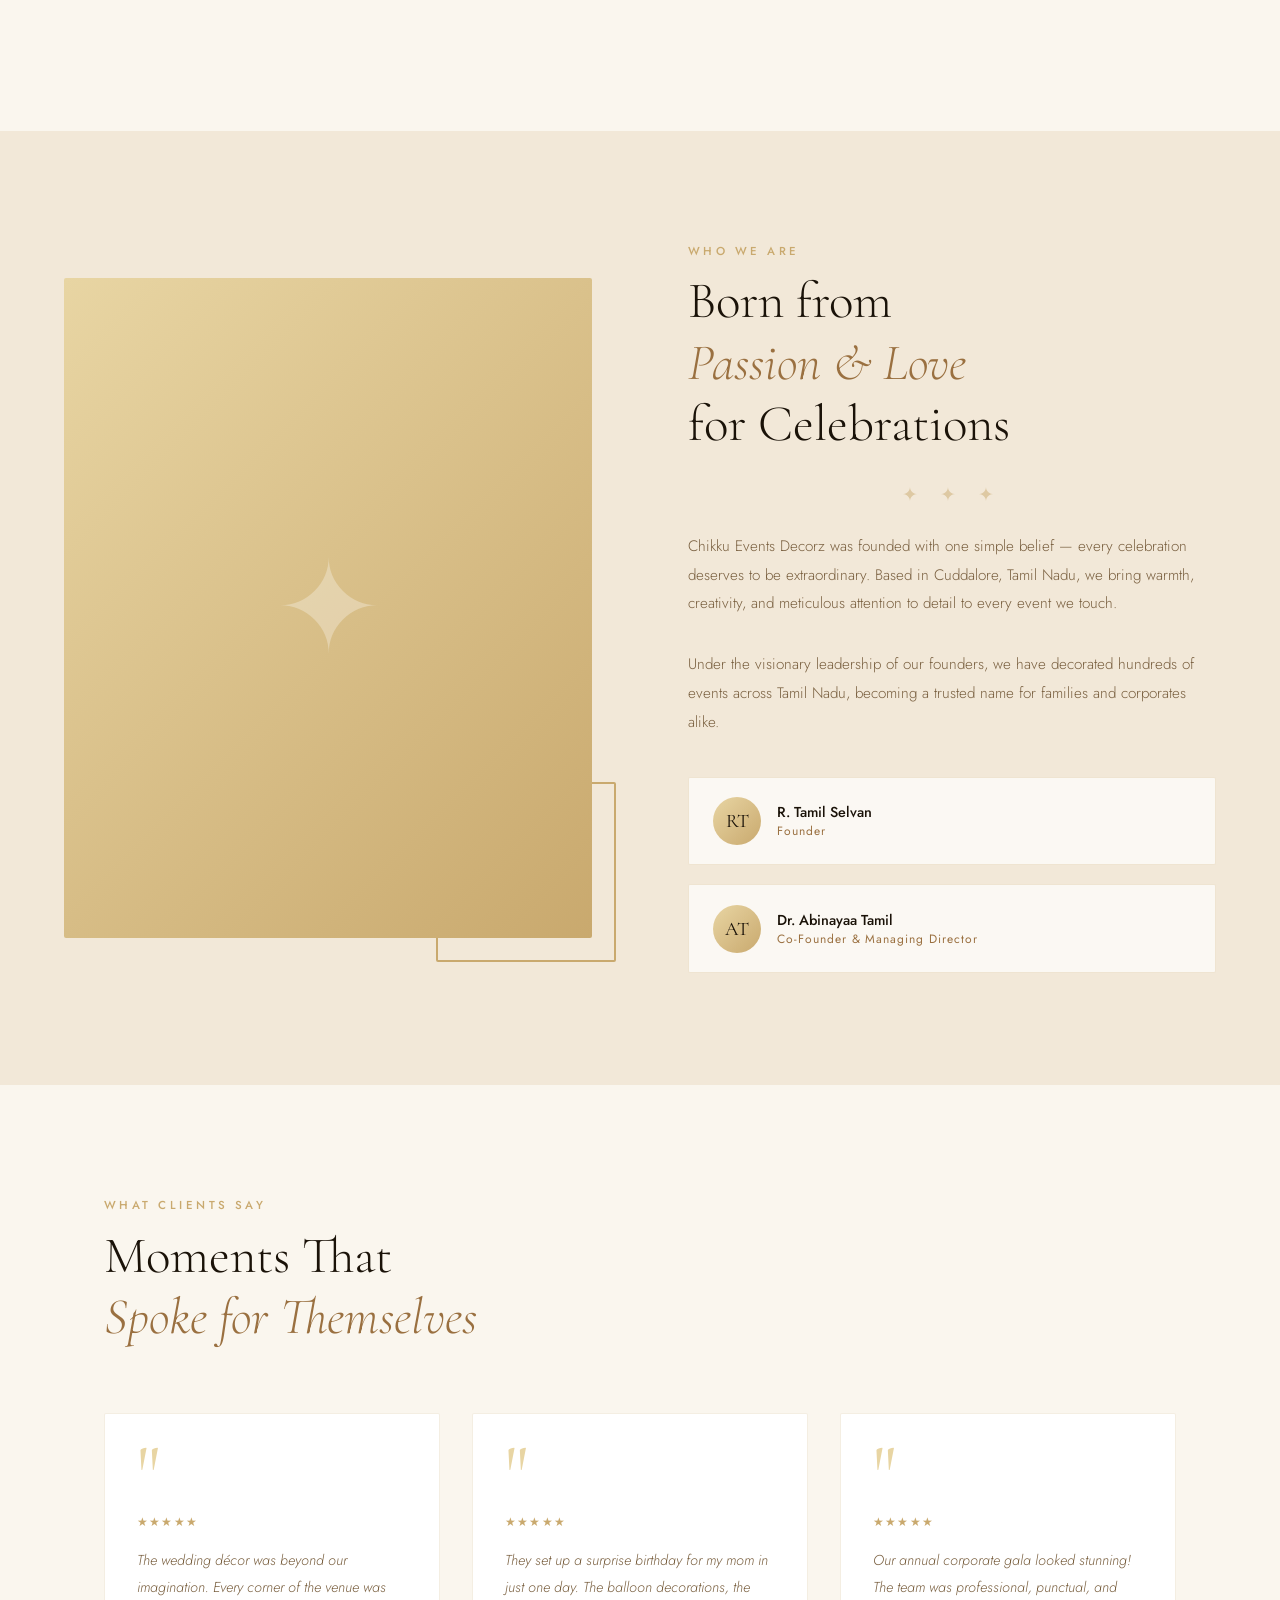
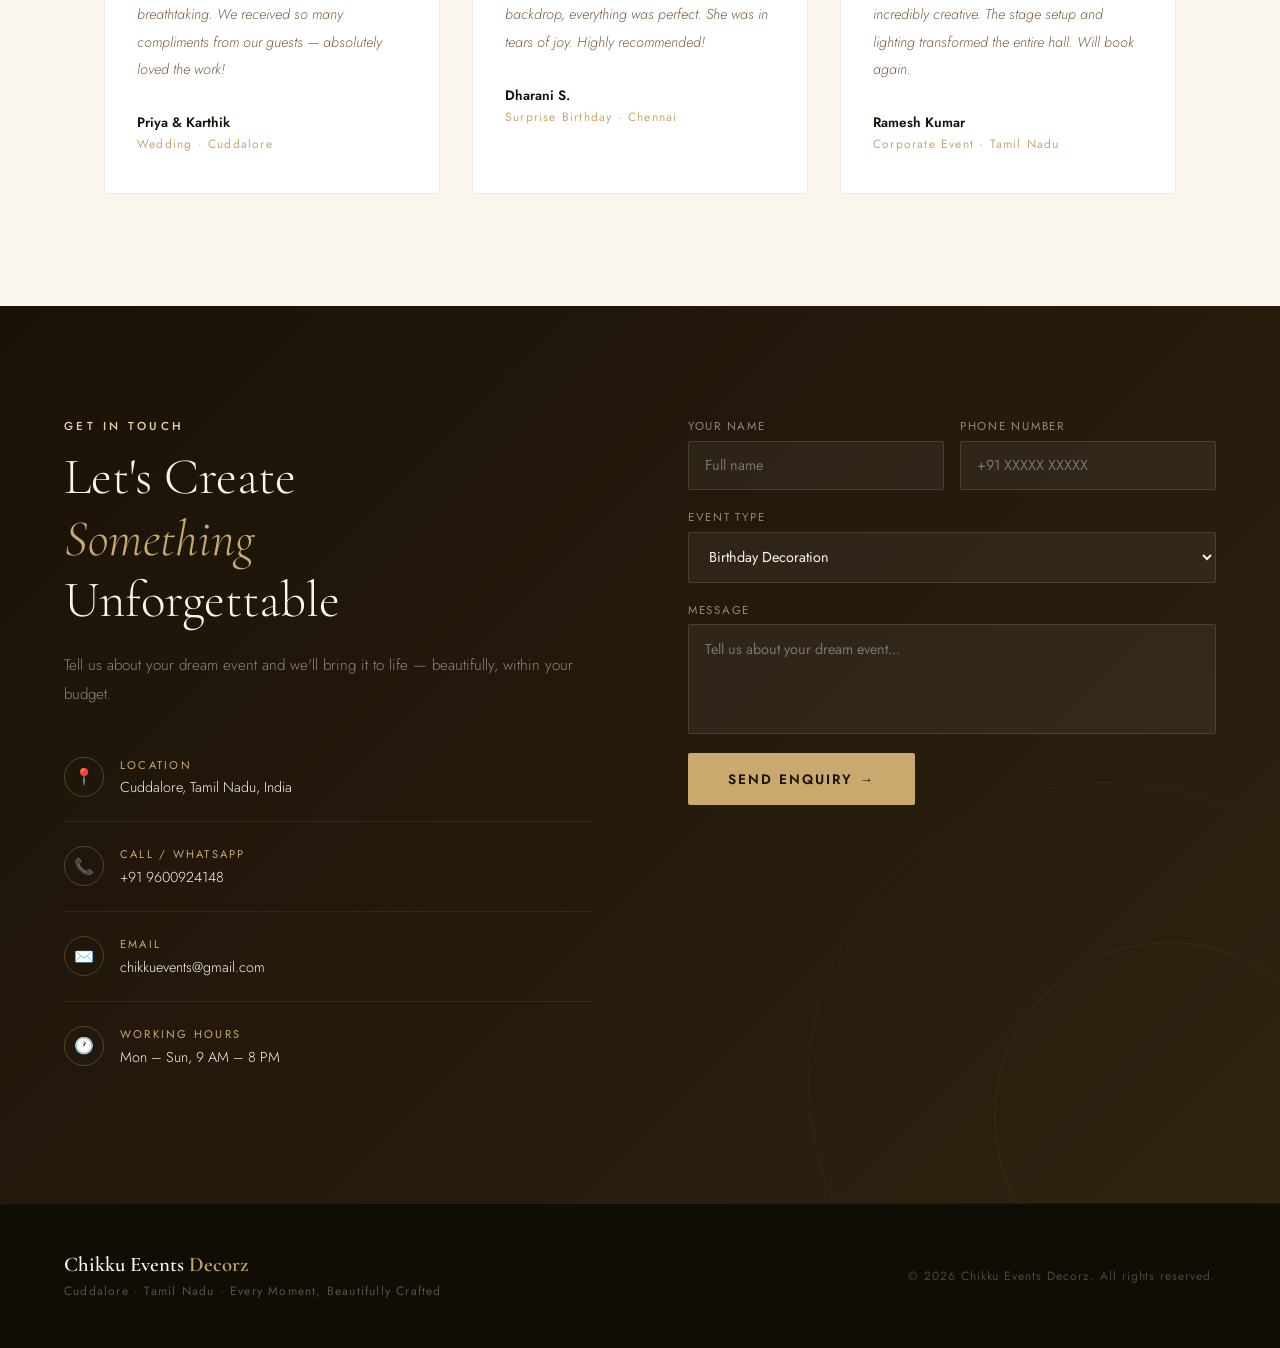
==== commit be06297a: "Update print statement from 'Hello' to 'Goodbye'" ====
--- a/index.html
+++ b/index.html
@@ -151,7 +151,7 @@
             </div>
             <div class="gallery-item" data-category="wedding">
                 <img src="Images/Wedding Reception- (4).jpg" alt="Wedding Decor" onclick="openLightbox(this.src)">
-                <img src="Images/Wedding Reception- (1).jpg" alt="Wedding Decor" onclick="openLightbox(this.src)">
+                <img src="Images/WeddingReception- (1).jpg" alt="Wedding Decor" onclick="openLightbox(this.src)">
                 <img src="Images/WeddingReception- (4).jpg" alt="Wedding Decor" onclick="openLightbox(this.src)">
                 <div class="item-category">Wedding</div>
             </div>
